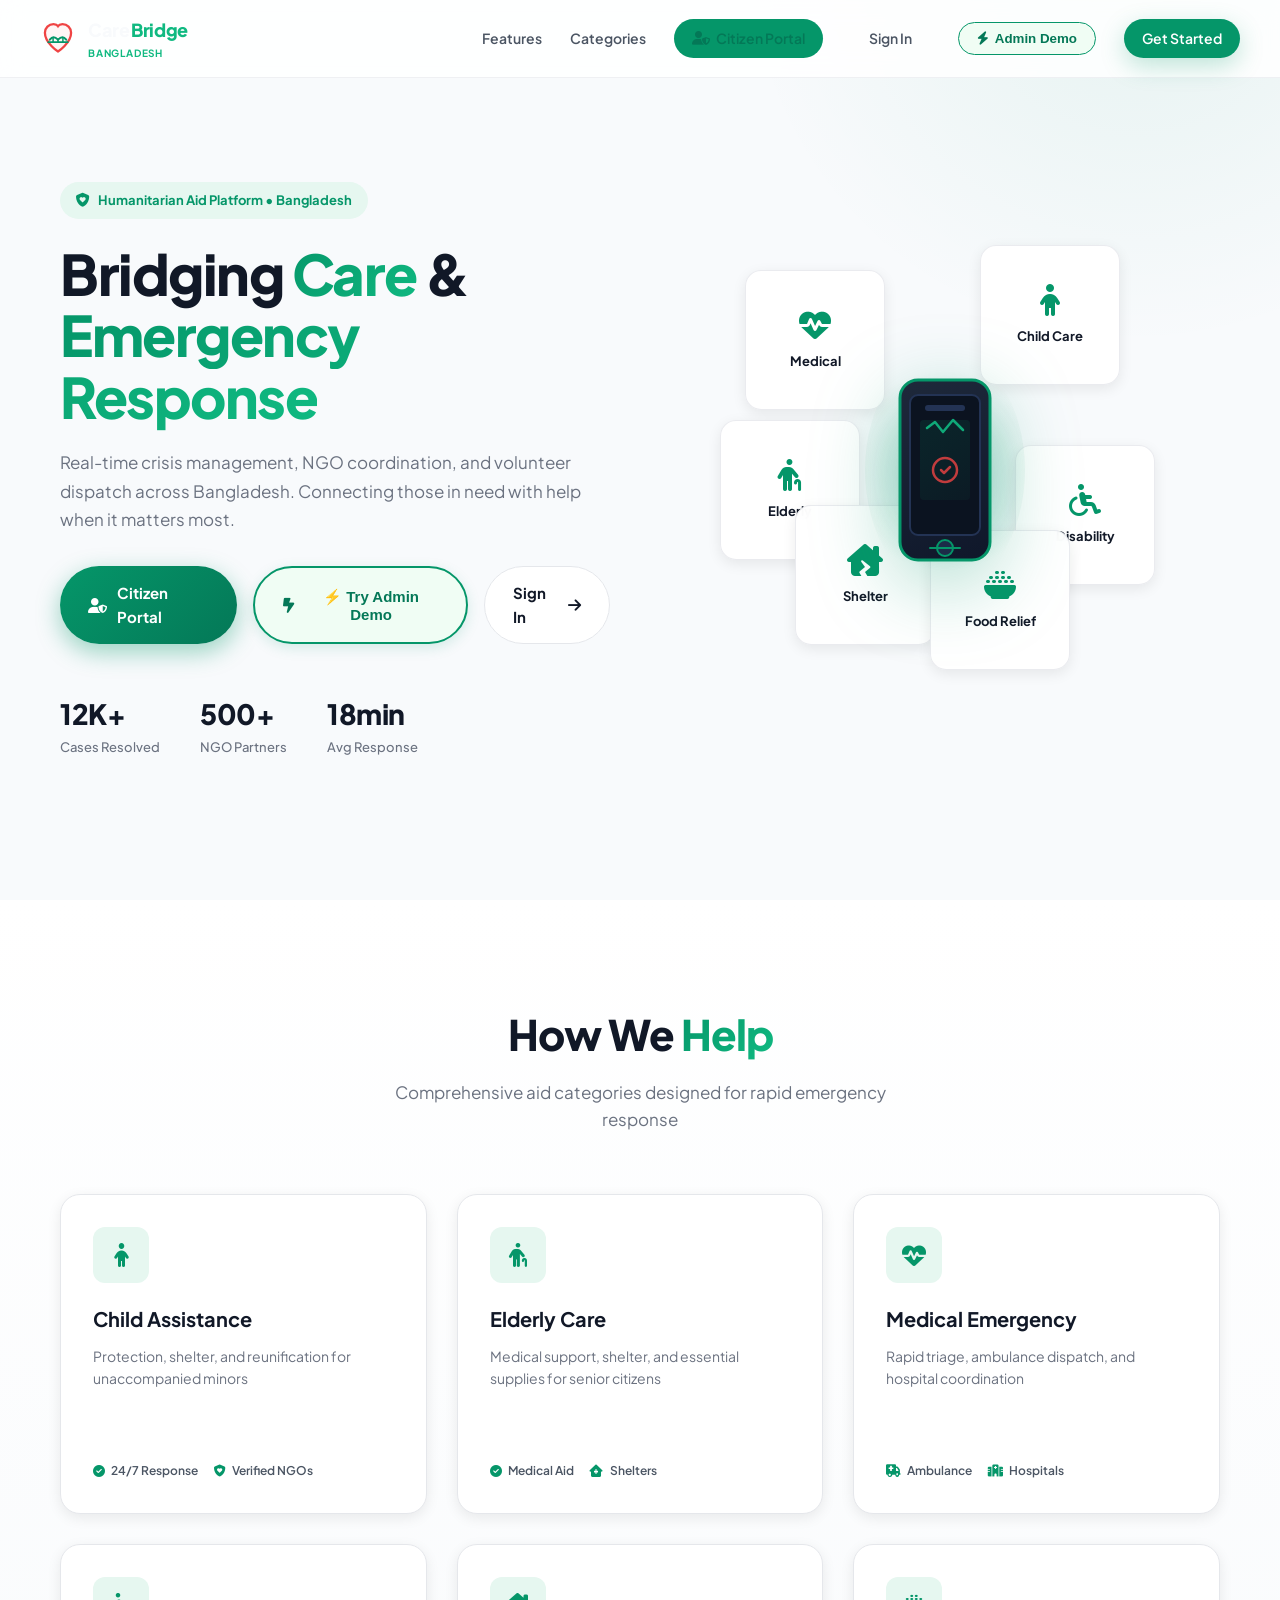
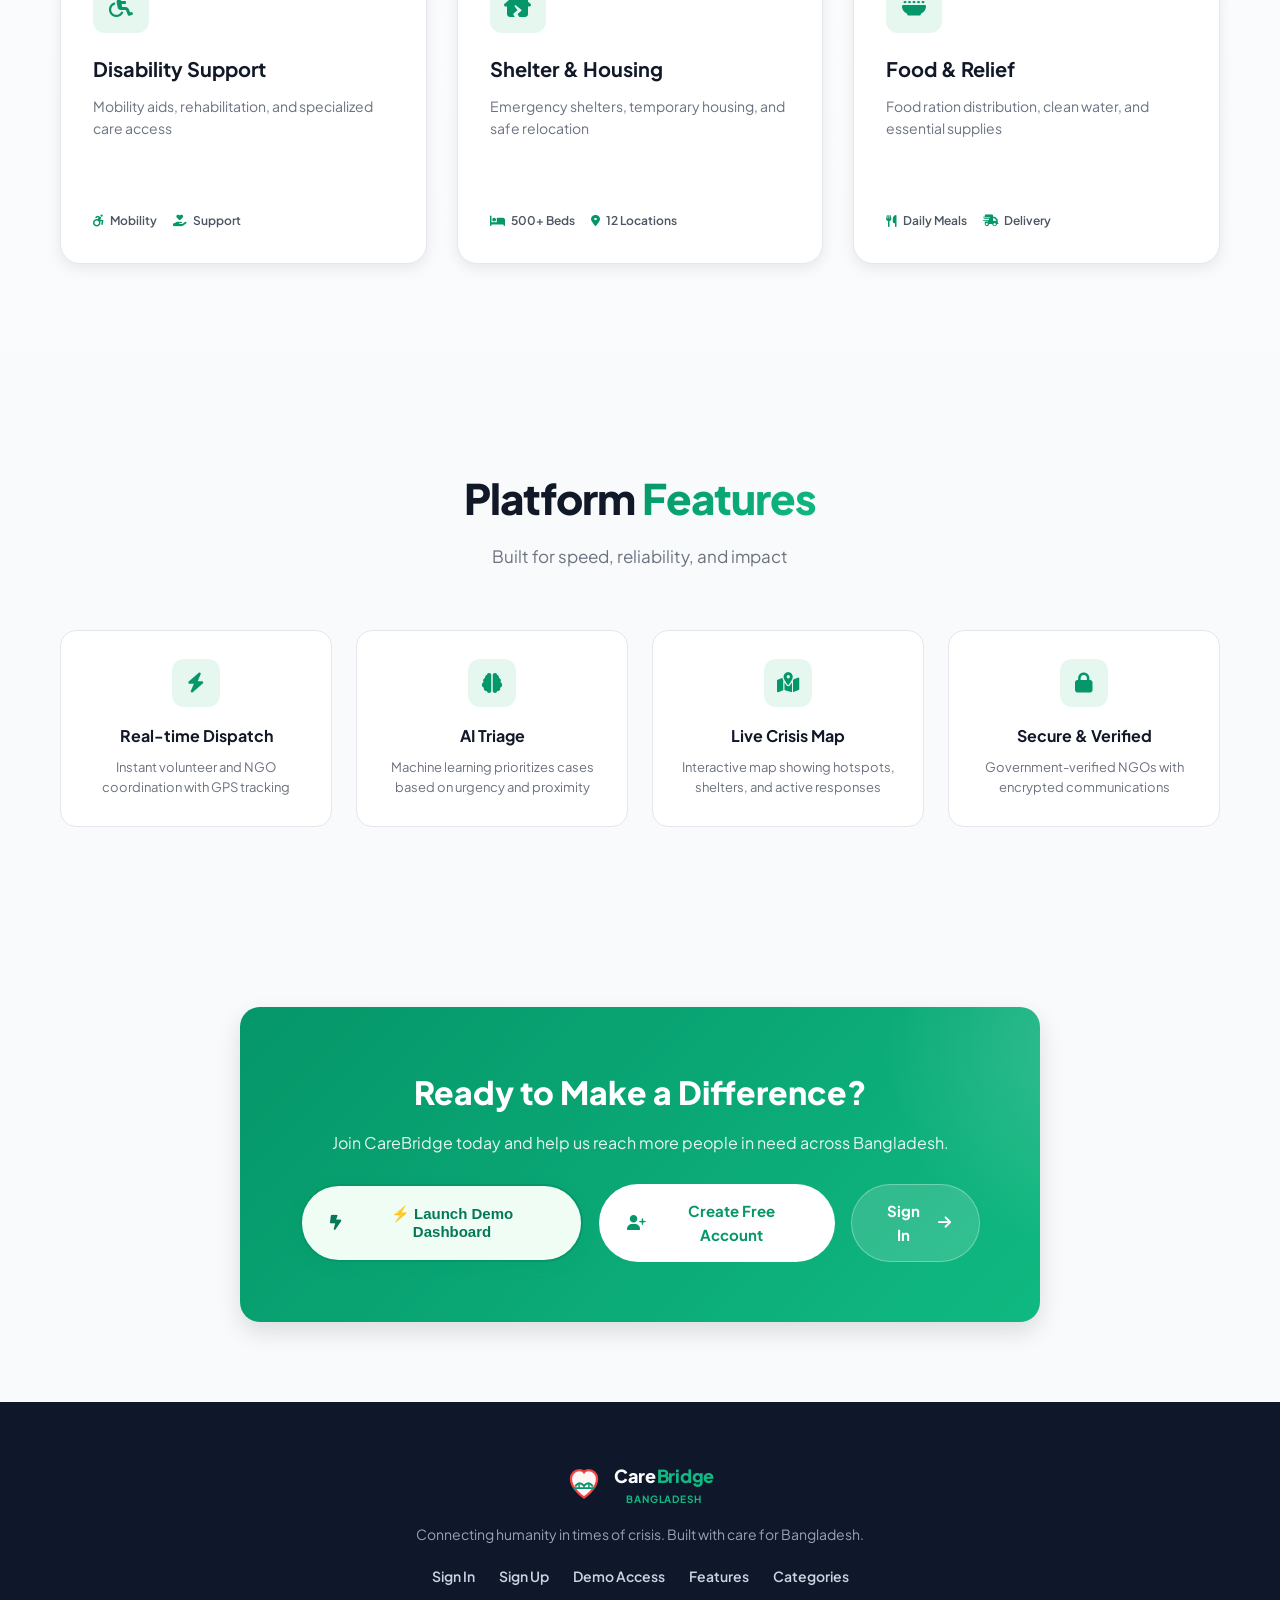
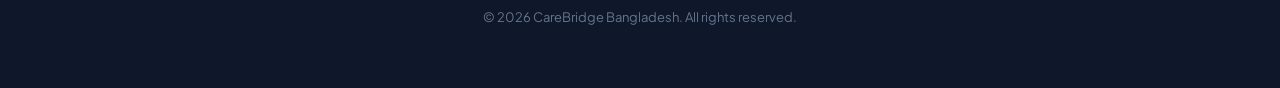
==== landing.html @ 1f742c1b "Initial commit of CareBridge FrontEnd and Backend" ====
<!DOCTYPE html>
<html lang="en">
<head>
  <meta charset="UTF-8">
  <meta name="viewport" content="width=device-width, initial-scale=1.0">
  <title>CareBridge Bangladesh - Humanitarian Aid & Emergency Response</title>
  <meta name="description" content="Real-time humanitarian crisis management, NGO coordination, and emergency response platform in Bangladesh.">
  <link rel="preconnect" href="https://fonts.googleapis.com">
  <link rel="preconnect" href="https://fonts.gstatic.com" crossorigin>
  <link href="https://fonts.googleapis.com/css2?family=Plus+Jakarta+Sans:wght@300;400;500;600;700;800&family=Inter:wght@300;400;500;600;700&display=swap" rel="stylesheet">
  <link rel="stylesheet" href="https://cdnjs.cloudflare.com/ajax/libs/font-awesome/6.5.1/css/all.min.css">
  <link rel="stylesheet" href="landing.css">
</head>
<body>
  <div class="landing-container">
    <!-- Navigation -->
    <nav class="landing-nav">
      <div class="nav-brand">
        <svg class="brand-icon-svg" viewBox="0 0 44 44" fill="none" xmlns="http://www.w3.org/2000/svg">
          <path d="M22 38.5C22 38.5 6 28 6 15.5C6 9.7 10.7 5 16.5 5C19.8 5 21.5 6.7 22 7.5C22.5 6.7 24.2 5 27.5 5C33.3 5 38 9.7 38 15.5C38 28 22 38.5 22 38.5Z" stroke="#EF4444" stroke-width="2.8" fill="#FFF5F5"/>
          <path d="M12 24C15 20 18 20 22 24C26 20 29 20 32 24" stroke="#059669" stroke-width="2.5" stroke-linecap="round"/>
          <path d="M10 27H34" stroke="#059669" stroke-width="2.2" stroke-linecap="round"/>
          <path d="M16 27V21.5" stroke="#059669" stroke-width="1.8" stroke-linecap="round"/>
          <path d="M22 27V24" stroke="#059669" stroke-width="1.8" stroke-linecap="round"/>
          <path d="M28 27V21.5" stroke="#059669" stroke-width="1.8" stroke-linecap="round"/>
        </svg>
        <div class="brand-text">
          <span class="brand-title"><span class="care">Care</span><span class="bridge">Bridge</span></span>
          <span class="brand-country">Bangladesh</span>
        </div>
      </div>
      <div class="nav-links">
        <a href="#features">Features</a>
        <a href="#categories">Categories</a>
        <a href="user-portal.html" class="nav-link-demo" style="background:#059669; color:#fff; border:none;">
          <i class="fa-solid fa-user-shield"></i>
          <span>Citizen Portal</span>
        </a>
        <a href="login.html" class="nav-link-btn">Sign In</a>
        <button type="button" class="nav-link-demo" onclick="loginDemoUser('Emergency Coordinator')">
          <i class="fa-solid fa-bolt"></i>
          <span>Admin Demo</span>
        </button>
        <a href="signup.html" class="nav-link-btn nav-link-primary">Get Started</a>
      </div>
    </nav>

    <!-- Hero Section -->
    <section class="hero-section">
      <div class="hero-content">
        <div class="hero-badge">
          <i class="fa-solid fa-shield-heart"></i>
          <span>Humanitarian Aid Platform • Bangladesh</span>
        </div>
        <h1 class="hero-title">
          Bridging <span class="text-gradient">Care</span> &<br>
          <span class="text-gradient">Emergency Response</span>
        </h1>
        <p class="hero-subtitle">
          Real-time crisis management, NGO coordination, and volunteer dispatch across Bangladesh. 
          Connecting those in need with help when it matters most.
        </p>
        <div class="hero-actions">
          <a href="user-portal.html" class="btn-hero-primary" style="background:linear-gradient(135deg, #059669, #047857); border:none; box-shadow:0 8px 24px rgba(5,150,105,0.4);">
            <i class="fa-solid fa-user-shield"></i>
            <span>Citizen Portal</span>
          </a>
          <button type="button" class="btn-hero-demo" onclick="loginDemoUser('Emergency Coordinator')">
            <i class="fa-solid fa-bolt-lightning"></i>
            <span>⚡ Try Admin Demo</span>
          </button>
          <a href="login.html" class="btn-hero-secondary">
            <span>Sign In</span>
            <i class="fa-solid fa-arrow-right"></i>
          </a>
        </div>
        <div class="hero-stats">
          <div class="hero-stat">
            <span class="hero-stat-number">12K+</span>
            <span class="hero-stat-label">Cases Resolved</span>
          </div>
          <div class="hero-stat">
            <span class="hero-stat-number">500+</span>
            <span class="hero-stat-label">NGO Partners</span>
          </div>
          <div class="hero-stat">
            <span class="hero-stat-number">18min</span>
            <span class="hero-stat-label">Avg Response</span>
          </div>
        </div>
      </div>
      <div class="hero-visual">
        <div class="hero-3d-scene">
          <div class="floating-card card-1">
            <i class="fa-solid fa-heart-pulse"></i>
            <span>Medical</span>
          </div>
          <div class="floating-card card-2">
            <i class="fa-solid fa-child"></i>
            <span>Child Care</span>
          </div>
          <div class="floating-card card-3">
            <i class="fa-solid fa-person-cane"></i>
            <span>Elderly</span>
          </div>
          <div class="floating-card card-4">
            <i class="fa-solid fa-wheelchair"></i>
            <span>Disability</span>
          </div>
          <div class="floating-card card-5">
            <i class="fa-solid fa-house-chimney-crack"></i>
            <span>Shelter</span>
          </div>
          <div class="floating-card card-6">
            <i class="fa-solid fa-bowl-rice"></i>
            <span>Food Relief</span>
          </div>
          <div class="mobile-3d-icon">
            <svg viewBox="0 0 120 200" fill="none" xmlns="http://www.w3.org/2000/svg">
              <rect x="15" y="10" width="90" height="180" rx="18" fill="url(#mobileGrad)" stroke="#059669" stroke-width="3"/>
              <rect x="25" y="25" width="70" height="140" rx="8" fill="#0b1320" stroke="#233354" stroke-width="2"/>
              <circle cx="60" cy="178" r="8" fill="#1c2b48" stroke="#059669" stroke-width="2"/>
              <path d="M45 178H75" stroke="#059669" stroke-width="2" stroke-linecap="round"/>
              <rect x="40" y="35" width="40" height="6" rx="3" fill="#233354"/>
              <rect x="35" y="50" width="50" height="80" rx="4" fill="url(#screenGrad)" opacity="0.9"/>
              <path d="M42 58L50 52L58 62L68 50L78 60" stroke="#10b981" stroke-width="2.5" stroke-linecap="round" stroke-linejoin="round" opacity="0.9"/>
              <circle cx="60" cy="100" r="12" fill="none" stroke="#ef4444" stroke-width="2.5" opacity="0.8"/>
              <path d="M56 100L59 103L65 97" stroke="#ef4444" stroke-width="2.5" stroke-linecap="round" stroke-linejoin="round" opacity="0.8"/>
              <defs>
                <linearGradient id="mobileGrad" x1="15" y1="10" x2="105" y2="190" gradientUnits="userSpaceOnUse">
                  <stop stop-color="#1e293b"/>
                  <stop offset="1" stop-color="#0f172a"/>
                </linearGradient>
                <linearGradient id="screenGrad" x1="35" y1="50" x2="85" y2="130" gradientUnits="userSpaceOnUse">
                  <stop stop-color="#059669" stop-opacity="0.15"/>
                  <stop offset="1" stop-color="#10b981" stop-opacity="0.05"/>
                </linearGradient>
              </defs>
            </svg>
            <div class="mobile-glow"></div>
          </div>
        </div>
      </div>
    </section>

    <!-- 3D Categories Section -->
    <section id="categories" class="categories-section">
      <div class="section-header">
        <h2 class="section-title">How We <span class="text-gradient">Help</span></h2>
        <p class="section-subtitle">Comprehensive aid categories designed for rapid emergency response</p>
      </div>
      <div class="categories-grid">
        <div class="category-3d-card" data-category="child">
          <div class="card-inner">
            <div class="card-icon">
              <i class="fa-solid fa-child"></i>
            </div>
            <h3>Child Assistance</h3>
            <p>Protection, shelter, and reunification for unaccompanied minors</p>
            <div class="card-stats">
              <span><i class="fa-solid fa-check-circle"></i> 24/7 Response</span>
              <span><i class="fa-solid fa-shield-heart"></i> Verified NGOs</span>
            </div>
          </div>
        </div>
        <div class="category-3d-card" data-category="elderly">
          <div class="card-inner">
            <div class="card-icon">
              <i class="fa-solid fa-person-cane"></i>
            </div>
            <h3>Elderly Care</h3>
            <p>Medical support, shelter, and essential supplies for senior citizens</p>
            <div class="card-stats">
              <span><i class="fa-solid fa-check-circle"></i> Medical Aid</span>
              <span><i class="fa-solid fa-house-medical"></i> Shelters</span>
            </div>
          </div>
        </div>
        <div class="category-3d-card" data-category="medical">
          <div class="card-inner">
            <div class="card-icon">
              <i class="fa-solid fa-heart-pulse"></i>
            </div>
            <h3>Medical Emergency</h3>
            <p>Rapid triage, ambulance dispatch, and hospital coordination</p>
            <div class="card-stats">
              <span><i class="fa-solid fa-truck-medical"></i> Ambulance</span>
              <span><i class="fa-solid fa-hospital"></i> Hospitals</span>
            </div>
          </div>
        </div>
        <div class="category-3d-card" data-category="disability">
          <div class="card-inner">
            <div class="card-icon">
              <i class="fa-solid fa-wheelchair"></i>
            </div>
            <h3>Disability Support</h3>
            <p>Mobility aids, rehabilitation, and specialized care access</p>
            <div class="card-stats">
              <span><i class="fa-solid fa-wheelchair-move"></i> Mobility</span>
              <span><i class="fa-solid fa-hand-holding-heart"></i> Support</span>
            </div>
          </div>
        </div>
        <div class="category-3d-card" data-category="shelter">
          <div class="card-inner">
            <div class="card-icon">
              <i class="fa-solid fa-house-chimney-crack"></i>
            </div>
            <h3>Shelter & Housing</h3>
            <p>Emergency shelters, temporary housing, and safe relocation</p>
            <div class="card-stats">
              <span><i class="fa-solid fa-bed"></i> 500+ Beds</span>
              <span><i class="fa-solid fa-location-dot"></i> 12 Locations</span>
            </div>
          </div>
        </div>
        <div class="category-3d-card" data-category="food">
          <div class="card-inner">
            <div class="card-icon">
              <i class="fa-solid fa-bowl-rice"></i>
            </div>
            <h3>Food & Relief</h3>
            <p>Food ration distribution, clean water, and essential supplies</p>
            <div class="card-stats">
              <span><i class="fa-solid fa-utensils"></i> Daily Meals</span>
              <span><i class="fa-solid fa-truck-fast"></i> Delivery</span>
            </div>
          </div>
        </div>
      </div>
    </section>

    <!-- Features Section -->
    <section id="features" class="features-section">
      <div class="section-header">
        <h2 class="section-title">Platform <span class="text-gradient">Features</span></h2>
        <p class="section-subtitle">Built for speed, reliability, and impact</p>
      </div>
      <div class="features-grid">
        <div class="feature-card">
          <div class="feature-icon">
            <i class="fa-solid fa-bolt"></i>
          </div>
          <h3>Real-time Dispatch</h3>
          <p>Instant volunteer and NGO coordination with GPS tracking</p>
        </div>
        <div class="feature-card">
          <div class="feature-icon">
            <i class="fa-solid fa-brain"></i>
          </div>
          <h3>AI Triage</h3>
          <p>Machine learning prioritizes cases based on urgency and proximity</p>
        </div>
        <div class="feature-card">
          <div class="feature-icon">
            <i class="fa-solid fa-map-location-dot"></i>
          </div>
          <h3>Live Crisis Map</h3>
          <p>Interactive map showing hotspots, shelters, and active responses</p>
        </div>
        <div class="feature-card">
          <div class="feature-icon">
            <i class="fa-solid fa-lock"></i>
          </div>
          <h3>Secure & Verified</h3>
          <p>Government-verified NGOs with encrypted communications</p>
        </div>
      </div>
    </section>

    <!-- CTA Section -->
    <section class="cta-section">
      <div class="cta-card">
        <h2>Ready to Make a Difference?</h2>
        <p>Join CareBridge today and help us reach more people in need across Bangladesh.</p>
        <div class="cta-actions">
          <button type="button" class="btn-hero-demo" onclick="loginDemoUser('Emergency Coordinator')">
            <i class="fa-solid fa-bolt-lightning"></i>
            <span>⚡ Launch Demo Dashboard</span>
          </button>
          <a href="signup.html" class="btn-cta-primary">
            <i class="fa-solid fa-user-plus"></i>
            <span>Create Free Account</span>
          </a>
          <a href="login.html" class="btn-cta-secondary">
            <span>Sign In</span>
            <i class="fa-solid fa-arrow-right"></i>
          </a>
        </div>
      </div>
    </section>

    <!-- Footer -->
    <footer class="landing-footer">
      <div class="footer-content">
        <div class="footer-brand">
          <svg class="brand-icon-svg" viewBox="0 0 44 44" fill="none" xmlns="http://www.w3.org/2000/svg">
            <path d="M22 38.5C22 38.5 6 28 6 15.5C6 9.7 10.7 5 16.5 5C19.8 5 21.5 6.7 22 7.5C22.5 6.7 24.2 5 27.5 5C33.3 5 38 9.7 38 15.5C38 28 22 38.5 22 38.5Z" stroke="#EF4444" stroke-width="2.8" fill="#FFF5F5"/>
            <path d="M12 24C15 20 18 20 22 24C26 20 29 20 32 24" stroke="#059669" stroke-width="2.5" stroke-linecap="round"/>
            <path d="M10 27H34" stroke="#059669" stroke-width="2.2" stroke-linecap="round"/>
            <path d="M16 27V21.5" stroke="#059669" stroke-width="1.8" stroke-linecap="round"/>
            <path d="M22 27V24" stroke="#059669" stroke-width="1.8" stroke-linecap="round"/>
            <path d="M28 27V21.5" stroke="#059669" stroke-width="1.8" stroke-linecap="round"/>
          </svg>
          <div class="brand-text">
            <span class="brand-title"><span class="care">Care</span><span class="bridge">Bridge</span></span>
            <span class="brand-country">Bangladesh</span>
          </div>
        </div>
        <p class="footer-text">Connecting humanity in times of crisis. Built with care for Bangladesh.</p>
        <div class="footer-links">
          <a href="login.html">Sign In</a>
          <a href="signup.html">Sign Up</a>
          <a href="javascript:void(0)" onclick="loginDemoUser('Emergency Coordinator')">Demo Access</a>
          <a href="#features">Features</a>
          <a href="#categories">Categories</a>
        </div>
        <p class="footer-copyright">&copy; 2026 CareBridge Bangladesh. All rights reserved.</p>
      </div>
    </footer>
  </div>

  <script src="api.js"></script>
  <script src="auth.js"></script>
  <script src="landing.js"></script>
</body>
</html>
---- landing.css ----
/* CareBridge Bangladesh - Landing Page Styles */

:root {
  --primary: #059669;
  --primary-hover: #047857;
  --primary-light: #e6f7f0;
  --primary-subtle: #d1fae5;
  --primary-focus: rgba(5, 150, 105, 0.2);
  --high-priority: #ef4444;
  --med-priority: #f59e0b;
  --low-priority: #3b82f6;
  --success: #10b981;
  --purple-badge: #8b5cf6;
  --bg-app: #f8fafc;
  --bg-card: #ffffff;
  --border-color: #e5e7eb;
  --text-main: #111827;
  --text-secondary: #4b5563;
  --text-muted: #6b7280;
  --text-light: #9ca3af;
  --shadow-sm: 0 1px 3px rgba(0,0,0,0.05);
  --shadow-md: 0 4px 14px rgba(0,0,0,0.08);
  --shadow-lg: 0 10px 25px rgba(0,0,0,0.12);
  --shadow-glow: 0 8px 24px rgba(5, 150, 105, 0.25);
  --radius-sm: 8px;
  --radius-md: 12px;
  --radius-lg: 16px;
  --radius-xl: 20px;
  --radius-full: 9999px;
  --transition-fast: 0.2s cubic-bezier(0.4, 0, 0.2, 1);
  --transition-smooth: 0.3s cubic-bezier(0.4, 0, 0.2, 1);
  --transition-bounce: 0.4s cubic-bezier(0.34, 1.56, 0.64, 1);
}

*, *::before, *::after {
  box-sizing: border-box;
  margin: 0;
  padding: 0;
}

html {
  scroll-behavior: smooth;
}

body {
  font-family: 'Plus Jakarta Sans', 'Inter', -apple-system, BlinkMacSystemFont, 'Segoe UI', Roboto, sans-serif;
  background-color: var(--bg-app);
  color: var(--text-main);
  font-size: 15px;
  line-height: 1.6;
  -webkit-font-smoothing: antialiased;
  overflow-x: hidden;
}

a {
  text-decoration: none;
  color: inherit;
}

/* Landing Container */
.landing-container {
  min-height: 100vh;
  display: flex;
  flex-direction: column;
}

/* Navigation */
.landing-nav {
  position: fixed;
  top: 0;
  left: 0;
  right: 0;
  z-index: 100;
  display: flex;
  align-items: center;
  justify-content: space-between;
  padding: 16px 40px;
  background: rgba(255, 255, 255, 0.85);
  backdrop-filter: blur(12px);
  border-bottom: 1px solid rgba(229, 231, 235, 0.6);
  transition: all var(--transition-smooth);
}

.nav-brand {
  display: flex;
  align-items: center;
  gap: 12px;
}

.brand-icon-svg {
  width: 36px;
  height: 36px;
  flex-shrink: 0;
}

.brand-text {
  display: flex;
  flex-direction: column;
}

.brand-title {
  font-size: 18px;
  font-weight: 800;
  color: var(--text-main);
  letter-spacing: -0.3px;
  display: flex;
  align-items: center;
  gap: 1px;
}

.brand-title .care { color: var(--text-main); }
.brand-title .bridge { color: var(--primary); }

.brand-country {
  font-size: 10px;
  font-weight: 700;
  color: var(--primary);
  letter-spacing: 0.8px;
  text-transform: uppercase;
}

.nav-links {
  display: flex;
  align-items: center;
  gap: 28px;
}

.nav-links a {
  font-size: 14px;
  font-weight: 600;
  color: var(--text-secondary);
  transition: color var(--transition-fast);
}

.nav-links a:hover {
  color: var(--primary);
}

.nav-link-btn {
  padding: 8px 18px;
  border-radius: var(--radius-full);
  font-weight: 600;
  transition: all var(--transition-fast);
}

.nav-link-btn:hover {
  background: var(--primary-light);
  color: var(--primary) !important;
}

.nav-link-primary {
  background: var(--primary);
  color: #ffffff !important;
  box-shadow: var(--shadow-glow);
}

.nav-link-primary:hover {
  background: var(--primary-hover) !important;
  transform: translateY(-1px);
}

/* Hero Section */
.hero-section {
  min-height: 100vh;
  display: flex;
  align-items: center;
  justify-content: space-between;
  padding: 120px 60px 80px;
  gap: 60px;
  position: relative;
  overflow: hidden;
}

.hero-section::before {
  content: '';
  position: absolute;
  top: -50%;
  right: -20%;
  width: 800px;
  height: 800px;
  background: radial-gradient(circle, rgba(5, 150, 105, 0.08) 0%, transparent 70%);
  pointer-events: none;
}

.hero-content {
  flex: 1;
  max-width: 600px;
  z-index: 2;
}

.hero-badge {
  display: inline-flex;
  align-items: center;
  gap: 8px;
  padding: 8px 16px;
  background: var(--primary-light);
  color: var(--primary);
  border-radius: var(--radius-full);
  font-size: 13px;
  font-weight: 700;
  margin-bottom: 24px;
  animation: fadeInUp 0.6s ease-out;
}

.hero-badge i {
  font-size: 14px;
}

.hero-title {
  font-size: 56px;
  font-weight: 800;
  line-height: 1.1;
  letter-spacing: -1.5px;
  margin-bottom: 20px;
  color: var(--text-main);
  animation: fadeInUp 0.6s ease-out 0.1s both;
}

.text-gradient {
  background: linear-gradient(135deg, #059669 0%, #10b981 50%, #059669 100%);
  -webkit-background-clip: text;
  -webkit-text-fill-color: transparent;
  background-clip: text;
}

.hero-subtitle {
  font-size: 17px;
  color: var(--text-muted);
  line-height: 1.7;
  margin-bottom: 32px;
  animation: fadeInUp 0.6s ease-out 0.2s both;
}

.hero-actions {
  display: flex;
  gap: 16px;
  margin-bottom: 48px;
  animation: fadeInUp 0.6s ease-out 0.3s both;
}

.btn-hero-primary {
  display: inline-flex;
  align-items: center;
  gap: 10px;
  padding: 14px 28px;
  background: linear-gradient(135deg, #059669 0%, #10b981 100%);
  color: #ffffff;
  border-radius: var(--radius-full);
  font-size: 15px;
  font-weight: 700;
  box-shadow: var(--shadow-glow);
  transition: all var(--transition-smooth);
}

.btn-hero-primary:hover {
  transform: translateY(-2px) scale(1.02);
  box-shadow: 0 12px 32px rgba(5, 150, 105, 0.35);
}

.btn-hero-secondary {
  display: inline-flex;
  align-items: center;
  gap: 10px;
  padding: 14px 28px;
  background: #ffffff;
  color: var(--text-main);
  border: 1px solid var(--border-color);
  border-radius: var(--radius-full);
  font-size: 15px;
  font-weight: 700;
  transition: all var(--transition-smooth);
}

.btn-hero-secondary:hover {
  border-color: var(--primary);
  color: var(--primary);
  transform: translateY(-2px);
}

.btn-hero-demo {
  display: inline-flex;
  align-items: center;
  gap: 10px;
  padding: 14px 28px;
  background: #f0fdf4;
  color: #047857;
  border: 2px solid #059669;
  border-radius: var(--radius-full);
  font-size: 15px;
  font-weight: 700;
  cursor: pointer;
  box-shadow: 0 4px 14px rgba(5, 150, 105, 0.15);
  transition: all var(--transition-smooth);
}

.btn-hero-demo:hover {
  background: #059669;
  color: #ffffff;
  transform: translateY(-2px);
  box-shadow: 0 8px 24px rgba(5, 150, 105, 0.3);
}

.nav-link-demo {
  background: #f0fdf4;
  color: #047857 !important;
  border: 1.5px solid #059669;
  padding: 8px 18px;
  border-radius: var(--radius-full);
  font-weight: 700;
  display: inline-flex;
  align-items: center;
  gap: 6px;
  cursor: pointer;
  transition: all var(--transition-fast);
}

.nav-link-demo:hover {
  background: #059669 !important;
  color: #ffffff !important;
  transform: translateY(-1px);
}

.hero-stats {
  display: flex;
  gap: 40px;
  animation: fadeInUp 0.6s ease-out 0.4s both;
}

.hero-stat {
  display: flex;
  flex-direction: column;
}

.hero-stat-number {
  font-size: 28px;
  font-weight: 800;
  color: var(--text-main);
  letter-spacing: -0.5px;
}

.hero-stat-label {
  font-size: 13px;
  color: var(--text-muted);
  font-weight: 500;
}

/* Hero Visual - 3D Floating Cards */
.hero-visual {
  flex: 1;
  display: flex;
  align-items: center;
  justify-content: center;
  perspective: 1200px;
  z-index: 2;
}

.hero-3d-scene {
  position: relative;
  width: 500px;
  height: 500px;
  transform-style: preserve-3d;
  animation: rotateScene 20s linear infinite;
}

.floating-card {
  position: absolute;
  width: 140px;
  height: 140px;
  background: rgba(255, 255, 255, 0.95);
  backdrop-filter: blur(10px);
  border: 1px solid rgba(229, 231, 235, 0.8);
  border-radius: var(--radius-lg);
  display: flex;
  flex-direction: column;
  align-items: center;
  justify-content: center;
  gap: 10px;
  box-shadow: var(--shadow-md);
  transition: all var(--transition-smooth);
  animation: floatCard 4s ease-in-out infinite;
}

.floating-card i {
  font-size: 32px;
  color: var(--primary);
}

.floating-card span {
  font-size: 13px;
  font-weight: 700;
  color: var(--text-main);
}

.card-1 { top: 10%; left: 10%; animation-delay: 0s; }
.card-2 { top: 5%; right: 15%; animation-delay: 0.5s; }
.card-3 { top: 40%; left: 5%; animation-delay: 1s; }
.card-4 { top: 45%; right: 8%; animation-delay: 1.5s; }
.card-5 { bottom: 15%; left: 20%; animation-delay: 2s; }
.card-6 { bottom: 10%; right: 25%; animation-delay: 2.5s; }

.mobile-3d-icon {
  position: absolute;
  top: 50%;
  left: 50%;
  transform: translate(-50%, -50%);
  width: 120px;
  height: 200px;
  z-index: 3;
  animation: mobileFloat 5s ease-in-out infinite, mobileGlow 3s ease-in-out infinite;
  filter: drop-shadow(0 20px 40px rgba(5, 150, 105, 0.35));
}

.mobile-3d-icon svg {
  width: 100%;
  height: 100%;
}

.mobile-glow {
  position: absolute;
  inset: -20px;
  background: radial-gradient(circle, rgba(5, 150, 105, 0.25) 0%, transparent 70%);
  border-radius: 50%;
  z-index: -1;
  animation: mobilePulse 3s ease-in-out infinite;
}

@keyframes mobileFloat {
  0%, 100% { transform: translate(-50%, -50%) translateY(0) rotateX(0deg) rotateY(0deg); }
  50% { transform: translate(-50%, -50%) translateY(-20px) rotateX(5deg) rotateY(-5deg); }
}

@keyframes mobileGlow {
  0%, 100% { filter: drop-shadow(0 20px 40px rgba(5, 150, 105, 0.35)); }
  50% { filter: drop-shadow(0 25px 50px rgba(16, 185, 129, 0.5)); }
}

@keyframes mobilePulse {
  0%, 100% { opacity: 0.6; transform: scale(1); }
  50% { opacity: 1; transform: scale(1.1); }
}

[data-theme="dark"] .mobile-3d-icon {
  filter: drop-shadow(0 20px 40px rgba(16, 185, 129, 0.45));
}

[data-theme="dark"] .mobile-glow {
  background: radial-gradient(circle, rgba(16, 185, 129, 0.3) 0%, transparent 70%);
}

/* Categories Section - 3D Cards */
.categories-section {
  padding: 100px 60px;
  background: linear-gradient(180deg, #ffffff 0%, #f8fafc 100%);
}

.section-header {
  text-align: center;
  margin-bottom: 60px;
}

.section-title {
  font-size: 42px;
  font-weight: 800;
  letter-spacing: -1px;
  margin-bottom: 12px;
  color: var(--text-main);
}

.section-subtitle {
  font-size: 17px;
  color: var(--text-muted);
  max-width: 500px;
  margin: 0 auto;
}

.categories-grid {
  display: grid;
  grid-template-columns: repeat(3, 1fr);
  gap: 30px;
  max-width: 1200px;
  margin: 0 auto;
  perspective: 1200px;
}

.category-3d-card {
  height: 320px;
  cursor: pointer;
  transform-style: preserve-3d;
  transition: transform var(--transition-smooth);
}

.category-3d-card:hover {
  transform: rotateY(8deg) rotateX(4deg) translateY(-8px);
}

.card-inner {
  width: 100%;
  height: 100%;
  background: var(--bg-card);
  border: 1px solid var(--border-color);
  border-radius: var(--radius-xl);
  padding: 32px;
  display: flex;
  flex-direction: column;
  box-shadow: var(--shadow-md);
  transition: all var(--transition-smooth);
  position: relative;
  overflow: hidden;
}

.category-3d-card:hover .card-inner {
  box-shadow: var(--shadow-lg);
  border-color: var(--primary);
}

.card-inner::before {
  content: '';
  position: absolute;
  top: 0;
  left: 0;
  right: 0;
  height: 4px;
  background: linear-gradient(90deg, var(--primary), #10b981);
  opacity: 0;
  transition: opacity var(--transition-smooth);
}

.category-3d-card:hover .card-inner::before {
  opacity: 1;
}

.card-icon {
  width: 56px;
  height: 56px;
  border-radius: var(--radius-md);
  background: var(--primary-light);
  color: var(--primary);
  display: flex;
  align-items: center;
  justify-content: center;
  font-size: 24px;
  margin-bottom: 20px;
  transition: all var(--transition-smooth);
}

.category-3d-card:hover .card-icon {
  background: var(--primary);
  color: #ffffff;
  transform: scale(1.05);
}

.card-inner h3 {
  font-size: 20px;
  font-weight: 700;
  margin-bottom: 10px;
  color: var(--text-main);
}

.card-inner p {
  font-size: 14px;
  color: var(--text-muted);
  line-height: 1.6;
  flex: 1;
}

.card-stats {
  display: flex;
  gap: 16px;
  margin-top: 16px;
  padding-top: 16px;
  border-top: 1px solid var(--border-light);
}

.card-stats span {
  font-size: 12px;
  font-weight: 600;
  color: var(--text-secondary);
  display: flex;
  align-items: center;
  gap: 6px;
}

.card-stats i {
  color: var(--primary);
  font-size: 12px;
}

/* Features Section */
.features-section {
  padding: 100px 60px;
  background: var(--bg-app);
}

.features-grid {
  display: grid;
  grid-template-columns: repeat(4, 1fr);
  gap: 24px;
  max-width: 1200px;
  margin: 0 auto;
}

.feature-card {
  background: var(--bg-card);
  border: 1px solid var(--border-color);
  border-radius: var(--radius-lg);
  padding: 28px;
  text-align: center;
  transition: all var(--transition-smooth);
}

.feature-card:hover {
  transform: translateY(-4px);
  box-shadow: var(--shadow-md);
  border-color: var(--primary);
}

.feature-icon {
  width: 48px;
  height: 48px;
  border-radius: var(--radius-md);
  background: var(--primary-light);
  color: var(--primary);
  display: flex;
  align-items: center;
  justify-content: center;
  font-size: 20px;
  margin: 0 auto 16px;
}

.feature-card h3 {
  font-size: 16px;
  font-weight: 700;
  margin-bottom: 8px;
  color: var(--text-main);
}

.feature-card p {
  font-size: 13px;
  color: var(--text-muted);
  line-height: 1.6;
}

/* CTA Section */
.cta-section {
  padding: 80px 60px;
}

.cta-card {
  max-width: 800px;
  margin: 0 auto;
  background: linear-gradient(135deg, #059669 0%, #10b981 100%);
  border-radius: var(--radius-xl);
  padding: 60px;
  text-align: center;
  color: #ffffff;
  box-shadow: var(--shadow-lg);
  position: relative;
  overflow: hidden;
}

.cta-card::before {
  content: '';
  position: absolute;
  top: -50%;
  right: -30%;
  width: 400px;
  height: 400px;
  background: radial-gradient(circle, rgba(255,255,255,0.15) 0%, transparent 70%);
  pointer-events: none;
}

.cta-card h2 {
  font-size: 32px;
  font-weight: 800;
  margin-bottom: 12px;
  position: relative;
  z-index: 1;
}

.cta-card p {
  font-size: 16px;
  opacity: 0.9;
  margin-bottom: 28px;
  position: relative;
  z-index: 1;
}

.cta-actions {
  display: flex;
  gap: 16px;
  justify-content: center;
  position: relative;
  z-index: 1;
}

.btn-cta-primary {
  display: inline-flex;
  align-items: center;
  gap: 10px;
  padding: 14px 28px;
  background: #ffffff;
  color: var(--primary);
  border-radius: var(--radius-full);
  font-size: 15px;
  font-weight: 700;
  transition: all var(--transition-smooth);
}

.btn-cta-primary:hover {
  transform: translateY(-2px);
  box-shadow: 0 8px 24px rgba(0,0,0,0.2);
}

.btn-cta-secondary {
  display: inline-flex;
  align-items: center;
  gap: 10px;
  padding: 14px 28px;
  background: rgba(255,255,255,0.15);
  color: #ffffff;
  border: 1px solid rgba(255,255,255,0.3);
  border-radius: var(--radius-full);
  font-size: 15px;
  font-weight: 700;
  transition: all var(--transition-smooth);
}

.btn-cta-secondary:hover {
  background: rgba(255,255,255,0.25);
  transform: translateY(-2px);
}

/* Footer */
.landing-footer {
  background: #0f172a;
  color: #e2e8f0;
  padding: 60px;
  margin-top: auto;
}

.footer-content {
  max-width: 1200px;
  margin: 0 auto;
  text-align: center;
}

.footer-brand {
  display: inline-flex;
  align-items: center;
  gap: 12px;
  margin-bottom: 16px;
}

.brand-title .care { color: #f8fafc; }
.brand-title .bridge { color: #10b981; }
.brand-country { color: #10b981; }

.footer-text {
  font-size: 14px;
  color: #94a3b8;
  margin-bottom: 20px;
}

.footer-links {
  display: flex;
  gap: 24px;
  justify-content: center;
  margin-bottom: 20px;
}

.footer-links a {
  font-size: 14px;
  font-weight: 600;
  color: #cbd5e1;
  transition: color var(--transition-fast);
}

.footer-links a:hover {
  color: #10b981;
}

.footer-copyright {
  font-size: 13px;
  color: #64748b;
}

/* Animations */
@keyframes fadeInUp {
  from {
    opacity: 0;
    transform: translateY(20px);
  }
  to {
    opacity: 1;
    transform: translateY(0);
  }
}

@keyframes floatCard {
  0%, 100% { transform: translateY(0) rotateZ(0deg); }
  50% { transform: translateY(-15px) rotateZ(2deg); }
}

@keyframes rotateScene {
  from { transform: rotateY(0deg) rotateX(0deg); }
  to { transform: rotateY(360deg) rotateX(10deg); }
}

/* Animations */
@keyframes fadeInUp {
  from {
    opacity: 0;
    transform: translateY(20px);
  }
  to {
    opacity: 1;
    transform: translateY(0);
  }
}

@keyframes floatCard {
  0%, 100% { transform: translateY(0) rotateZ(0deg); }
  50% { transform: translateY(-15px) rotateZ(2deg); }
}

@keyframes rotateScene {
  from { transform: rotateY(0deg) rotateX(0deg); }
  to { transform: rotateY(360deg) rotateX(10deg); }
}

/* Dark Mode Support */
[data-theme="dark"] {
  --bg-app: #0b1320;
  --bg-card: #141f36;
  --border-color: #233354;
  --text-main: #f8fafc;
  --text-secondary: #cbd5e1;
  --text-muted: #94a3b8;
  --text-light: #64748b;
}

[data-theme="dark"] body {
  background-color: var(--bg-app);
  color: var(--text-main);
}

[data-theme="dark"] .landing-nav {
  background: rgba(17, 26, 46, 0.85);
  border-bottom-color: rgba(35, 51, 84, 0.6);
}

[data-theme="dark"] .landing-footer {
  background: #0f172a;
}

[data-theme="dark"] .brand-title .care {
  color: var(--text-main);
}

[data-theme="dark"] .brand-title .bridge {
  color: var(--primary);
}

[data-theme="dark"] .brand-country {
  color: var(--primary);
}

[data-theme="dark"] .hero-badge {
  background: #064e3b;
  color: #6ee7b7;
}

[data-theme="dark"] .hero-title {
  color: var(--text-main);
}

[data-theme="dark"] .hero-subtitle {
  color: var(--text-muted);
}

[data-theme="dark"] .hero-stat-number {
  color: var(--text-main);
}

[data-theme="dark"] .hero-stat-label {
  color: var(--text-muted);
}

[data-theme="dark"] .floating-card {
  background: rgba(20, 31, 54, 0.95);
  border-color: rgba(35, 51, 84, 0.8);
  box-shadow: 0 4px 14px rgba(0, 0, 0, 0.4);
}

[data-theme="dark"] .floating-card span {
  color: var(--text-main);
}

[data-theme="dark"] .floating-card i {
  color: var(--primary);
}

[data-theme="dark"] .section-title {
  color: var(--text-main);
}

[data-theme="dark"] .section-subtitle {
  color: var(--text-muted);
}

[data-theme="dark"] .categories-section {
  background: linear-gradient(180deg, #0b1320 0%, #111a2e 100%);
}

[data-theme="dark"] .features-section {
  background: var(--bg-app);
}

[data-theme="dark"] .category-3d-card .card-inner {
  background: var(--bg-card);
  border-color: var(--border-color);
}

[data-theme="dark"] .category-3d-card .card-inner h3 {
  color: var(--text-main);
}

[data-theme="dark"] .category-3d-card .card-inner p {
  color: var(--text-muted);
}

[data-theme="dark"] .feature-card {
  background: var(--bg-card);
  border-color: var(--border-color);
}

[data-theme="dark"] .feature-card h3 {
  color: var(--text-main);
}

[data-theme="dark"] .feature-card p {
  color: var(--text-muted);
}

[data-theme="dark"] .card-stats {
  border-top-color: var(--border-color);
}

[data-theme="dark"] .card-stats span {
  color: var(--text-secondary);
}

[data-theme="dark"] .cta-card::before {
  background: radial-gradient(circle, rgba(255,255,255,0.1) 0%, transparent 70%);
}

[data-theme="dark"] .footer-text {
  color: var(--text-muted);
}

[data-theme="dark"] .footer-links a {
  color: var(--text-secondary);
}

[data-theme="dark"] .footer-links a:hover {
  color: var(--primary);
}

[data-theme="dark"] .footer-copyright {
  color: var(--text-light);
}

[data-theme="dark"] .nav-links a {
  color: var(--text-secondary);
}

[data-theme="dark"] .nav-links a:hover {
  color: var(--primary);
}

[data-theme="dark"] .btn-hero-secondary {
  background: var(--bg-card);
  color: var(--text-main);
  border-color: var(--border-color);
}

[data-theme="dark"] .btn-hero-secondary:hover {
  border-color: var(--primary);
  color: var(--primary);
}

[data-theme="dark"] .btn-hero-demo {
  background: #064e3b;
  color: #6ee7b7;
  border-color: var(--primary);
}

[data-theme="dark"] .btn-hero-demo:hover {
  background: var(--primary);
  color: #ffffff;
}

[data-theme="dark"] .nav-link-demo {
  background: #064e3b;
  color: #6ee7b7 !important;
  border-color: var(--primary);
}

[data-theme="dark"] .nav-link-demo:hover {
  background: var(--primary) !important;
  color: #ffffff !important;
}

[data-theme="dark"] .nav-link-primary {
  background: var(--primary);
  color: #ffffff !important;
}

[data-theme="dark"] .nav-link-primary:hover {
  background: var(--primary-hover) !important;
}

/* Responsive */
@media (max-width: 1024px) {
  .hero-section {
    flex-direction: column;
    text-align: center;
    padding: 120px 30px 60px;
  }
  
  .hero-content {
    max-width: 100%;
  }
  
  .hero-title {
    font-size: 40px;
  }
  
  .hero-actions {
    justify-content: center;
  }
  
  .hero-stats {
    justify-content: center;
  }
  
  .hero-visual {
    display: none;
  }
  
  .categories-grid {
    grid-template-columns: repeat(2, 1fr);
  }
  
  .features-grid {
    grid-template-columns: repeat(2, 1fr);
  }
  
  .landing-nav {
    padding: 16px 20px;
  }
  
  .nav-links {
    gap: 16px;
  }
  
  .nav-links a:not(.nav-link-btn) {
    display: none;
  }
}

@media (max-width: 640px) {
  .categories-grid {
    grid-template-columns: 1fr;
  }
  
  .features-grid {
    grid-template-columns: 1fr;
  }
  
  .hero-title {
    font-size: 32px;
  }
  
  .section-title {
    font-size: 32px;
  }
  
  .cta-card {
    padding: 40px 24px;
  }
  
  .cta-actions {
    flex-direction: column;
    align-items: center;
  }
  
  .landing-nav {
    padding: 12px 16px;
  }
  
  .categories-section,
  .features-section {
    padding: 60px 20px;
  }
}

/* Utility */
.text-gradient {
  background: linear-gradient(135deg, #059669 0%, #10b981 100%);
  -webkit-background-clip: text;
  -webkit-text-fill-color: transparent;
  background-clip: text;
}
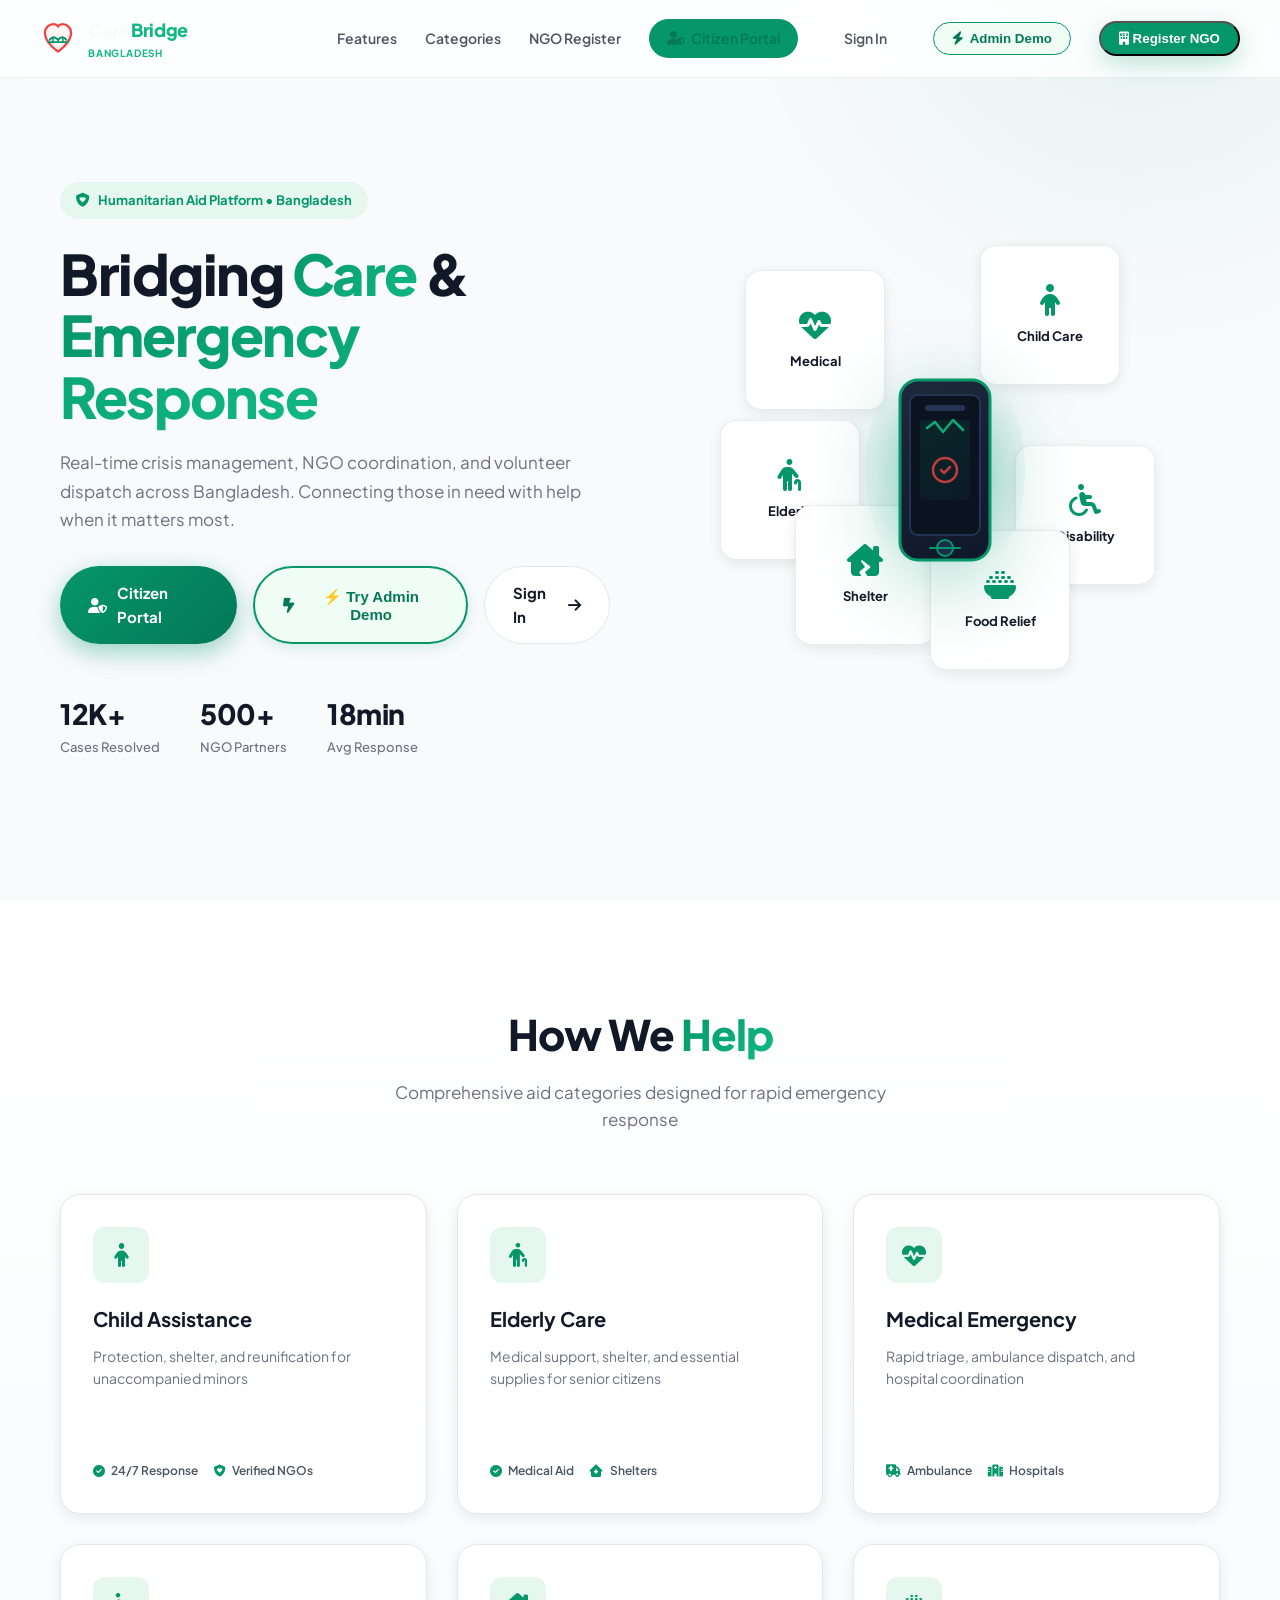
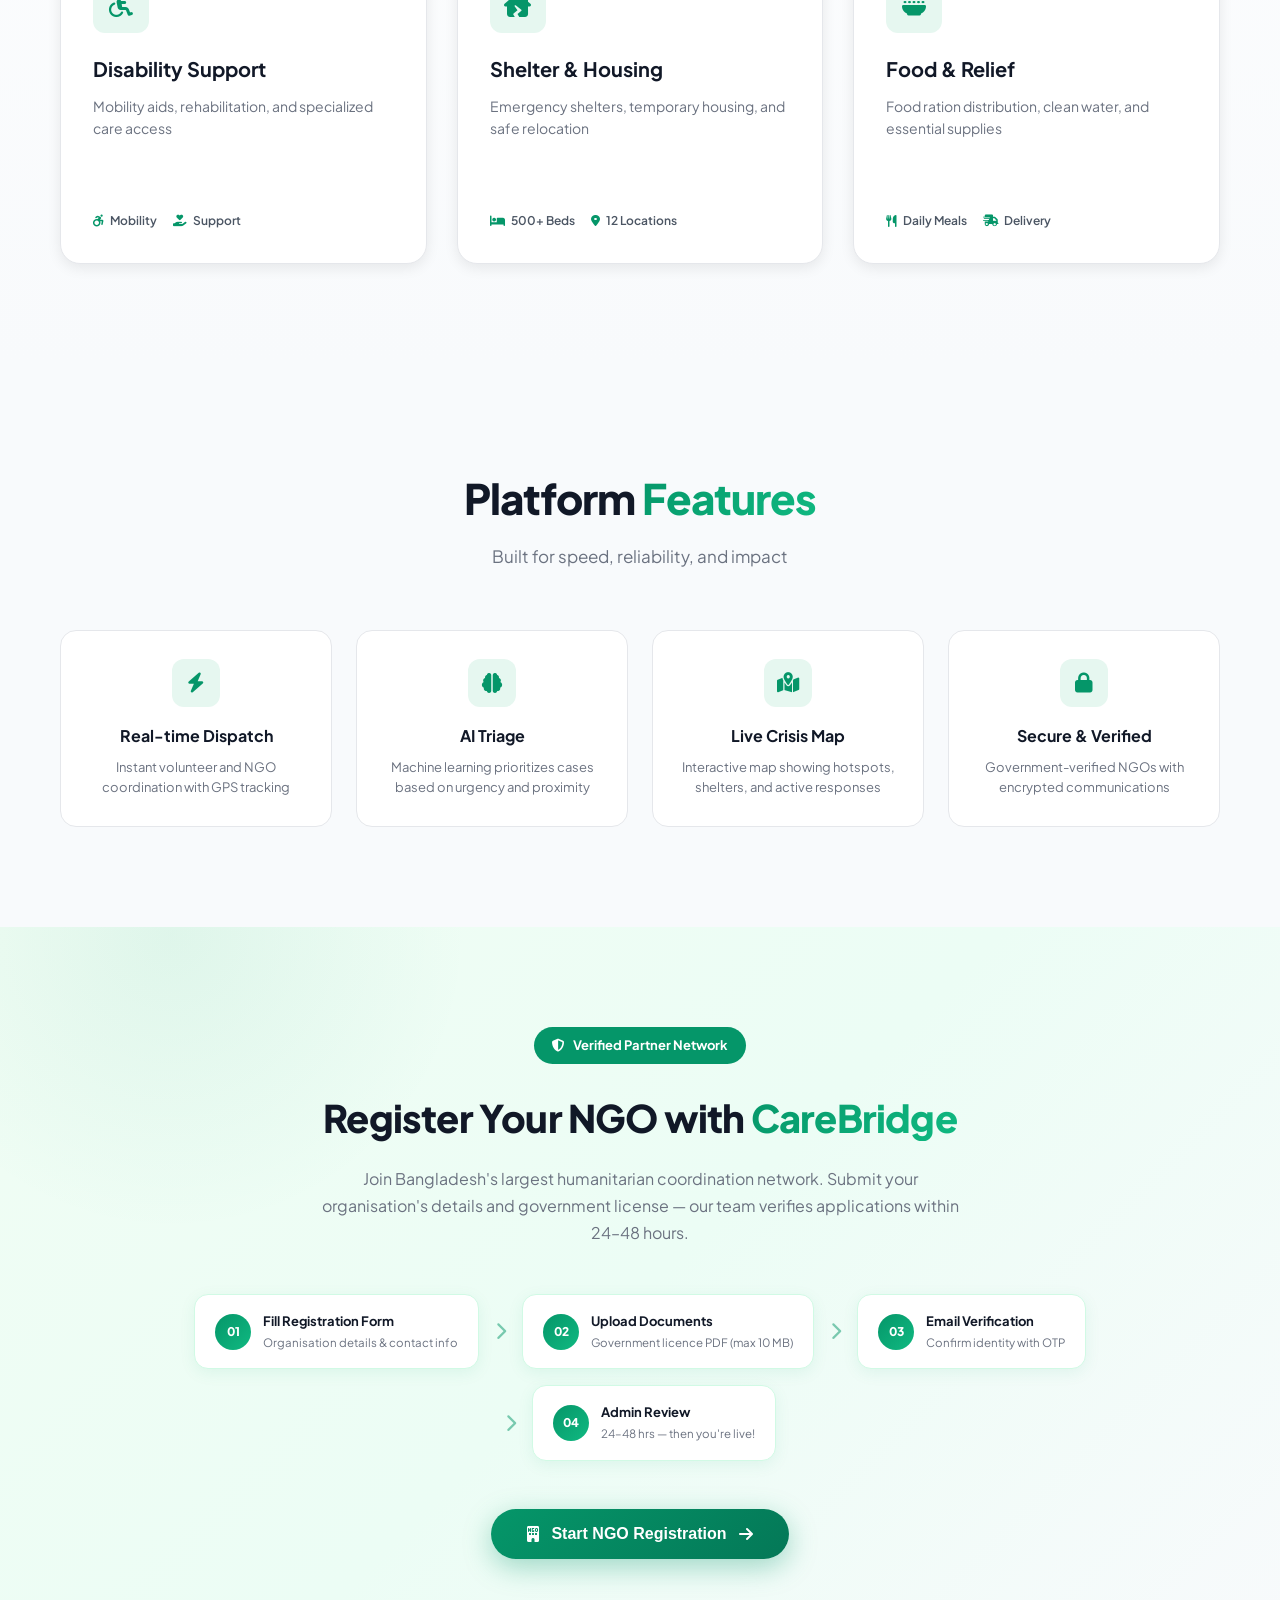
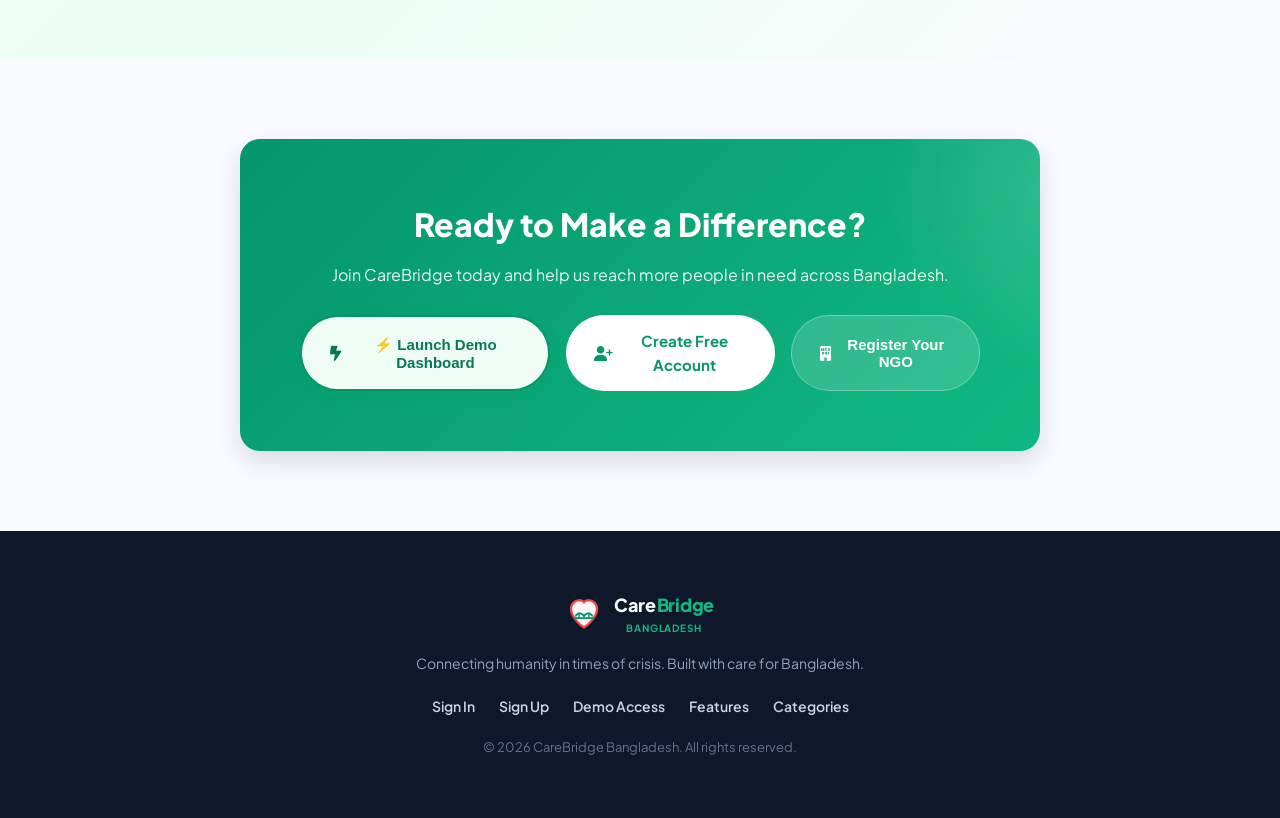
==== commit f83b709f: "feat & fix: production-ready SQA overhaul and real citizen video upload & playback system" ====
--- a/landing.html
+++ b/landing.html
@@ -10,6 +10,8 @@
   <link href="https://fonts.googleapis.com/css2?family=Plus+Jakarta+Sans:wght@300;400;500;600;700;800&family=Inter:wght@300;400;500;600;700&display=swap" rel="stylesheet">
   <link rel="stylesheet" href="https://cdnjs.cloudflare.com/ajax/libs/font-awesome/6.5.1/css/all.min.css">
   <link rel="stylesheet" href="landing.css">
+  <script src="api.js"></script>
+  <script src="auth.js"></script>
 </head>
 <body>
   <div class="landing-container">
@@ -32,6 +34,7 @@
       <div class="nav-links">
         <a href="#features">Features</a>
         <a href="#categories">Categories</a>
+        <a href="#ngo-registration-section">NGO Register</a>
         <a href="user-portal.html" class="nav-link-demo" style="background:#059669; color:#fff; border:none;">
           <i class="fa-solid fa-user-shield"></i>
           <span>Citizen Portal</span>
@@ -41,7 +44,10 @@
           <i class="fa-solid fa-bolt"></i>
           <span>Admin Demo</span>
         </button>
-        <a href="signup.html" class="nav-link-btn nav-link-primary">Get Started</a>
+        <button type="button" class="nav-link-btn nav-link-primary" onclick="openNGOModal()">
+          <i class="fa-solid fa-building-ngo"></i>
+          Register NGO
+        </button>
       </div>
     </nav>
 
@@ -269,6 +275,56 @@
       </div>
     </section>
 
+    <!-- NGO Registration Section -->
+    <section id="ngo-registration-section" class="ngo-reg-section">
+      <div class="ngo-reg-inner">
+        <div class="ngo-reg-badge">
+          <i class="fa-solid fa-shield-halved"></i>
+          <span>Verified Partner Network</span>
+        </div>
+        <h2 class="ngo-reg-title">Register Your NGO with <span class="text-gradient">CareBridge</span></h2>
+        <p class="ngo-reg-desc">Join Bangladesh's largest humanitarian coordination network. Submit your organisation's details and government license — our team verifies applications within 24–48 hours.</p>
+        <div class="ngo-reg-steps">
+          <div class="ngo-step">
+            <div class="ngo-step-num">01</div>
+            <div class="ngo-step-text">
+              <strong>Fill Registration Form</strong>
+              <span>Organisation details & contact info</span>
+            </div>
+          </div>
+          <div class="ngo-step-arrow"><i class="fa-solid fa-chevron-right"></i></div>
+          <div class="ngo-step">
+            <div class="ngo-step-num">02</div>
+            <div class="ngo-step-text">
+              <strong>Upload Documents</strong>
+              <span>Government licence PDF (max 10 MB)</span>
+            </div>
+          </div>
+          <div class="ngo-step-arrow"><i class="fa-solid fa-chevron-right"></i></div>
+          <div class="ngo-step">
+            <div class="ngo-step-num">03</div>
+            <div class="ngo-step-text">
+              <strong>Email Verification</strong>
+              <span>Confirm identity with OTP</span>
+            </div>
+          </div>
+          <div class="ngo-step-arrow"><i class="fa-solid fa-chevron-right"></i></div>
+          <div class="ngo-step">
+            <div class="ngo-step-num">04</div>
+            <div class="ngo-step-text">
+              <strong>Admin Review</strong>
+              <span>24–48 hrs — then you're live!</span>
+            </div>
+          </div>
+        </div>
+        <button class="ngo-reg-cta" onclick="openNGOModal()">
+          <i class="fa-solid fa-building-ngo"></i>
+          <span>Start NGO Registration</span>
+          <i class="fa-solid fa-arrow-right"></i>
+        </button>
+      </div>
+    </section>
+
     <!-- CTA Section -->
     <section class="cta-section">
       <div class="cta-card">
@@ -283,13 +339,214 @@
             <i class="fa-solid fa-user-plus"></i>
             <span>Create Free Account</span>
           </a>
-          <a href="login.html" class="btn-cta-secondary">
-            <span>Sign In</span>
+          <button type="button" class="btn-cta-secondary" onclick="openNGOModal()">
+            <i class="fa-solid fa-building-ngo"></i>
+            <span>Register Your NGO</span>
+          </button>
+        </div>
+      </div>
+    </section>
+
+    <!-- ═══════════════════════════════════════════════════════════ -->
+    <!-- NGO REGISTRATION MODAL (Multi-Step)                        -->
+    <!-- ═══════════════════════════════════════════════════════════ -->
+    <div id="ngo-modal-backdrop" class="ngo-modal-backdrop" onclick="closeNGOModalOnBackdrop(event)">
+      <div class="ngo-modal" id="ngo-modal">
+        <!-- Header -->
+        <div class="ngo-modal-header">
+          <div style="display:flex; align-items:center; gap:12px;">
+            <div class="ngo-modal-icon"><i class="fa-solid fa-building-ngo"></i></div>
+            <div>
+              <div class="ngo-modal-title">NGO Registration</div>
+              <div class="ngo-modal-subtitle" id="ngo-modal-step-label">Step 1 of 3 — Organisation Details</div>
+            </div>
+          </div>
+          <button class="ngo-modal-close" onclick="closeNGOModal()">&times;</button>
+        </div>
+
+        <!-- Step Progress -->
+        <div class="ngo-step-progress">
+          <div class="ngo-progress-track">
+            <div class="ngo-progress-fill" id="ngo-progress-fill" style="width:33%;"></div>
+          </div>
+          <div class="ngo-progress-steps">
+            <span class="ngo-prog-dot active" id="ngo-dot-1">1</span>
+            <span class="ngo-prog-dot" id="ngo-dot-2">2</span>
+            <span class="ngo-prog-dot" id="ngo-dot-3">3</span>
+          </div>
+        </div>
+
+        <!-- ── STEP 1: Organisation Details ── -->
+        <div class="ngo-form-step" id="ngo-step-1">
+          <div class="ngo-form-grid">
+            <div class="ngo-field ngo-field-full">
+              <label class="ngo-label">Organisation Name <span class="req">*</span></label>
+              <input type="text" id="ngo-org-name" class="ngo-input" placeholder="e.g. Asha Foundation Bangladesh" required>
+            </div>
+            <div class="ngo-field">
+              <label class="ngo-label">NGO Bureau Registration ID <span class="req">*</span></label>
+              <input type="text" id="ngo-bureau-id" class="ngo-input" placeholder="e.g. NGO-BD-2024-XXXXX" required>
+            </div>
+            <div class="ngo-field">
+              <label class="ngo-label">Organisation Type <span class="req">*</span></label>
+              <select id="ngo-type" class="ngo-input">
+                <option value="">Select type...</option>
+                <option>International NGO</option>
+                <option>National NGO</option>
+                <option>Local Community Organisation</option>
+                <option>Religious Aid Organisation</option>
+                <option>Government-Linked Charity</option>
+              </select>
+            </div>
+            <div class="ngo-field">
+              <label class="ngo-label">Primary Aid Category <span class="req">*</span></label>
+              <select id="ngo-category" class="ngo-input">
+                <option value="">Select category...</option>
+                <option>Medical Emergency</option>
+                <option>Child Protection</option>
+                <option>Elderly Care</option>
+                <option>Disability Support</option>
+                <option>Shelter & Housing</option>
+                <option>Food & Nutrition</option>
+                <option>Disaster Relief</option>
+                <option>Education</option>
+                <option>Multi-sectoral</option>
+              </select>
+            </div>
+            <div class="ngo-field">
+              <label class="ngo-label">Coverage Area / Division <span class="req">*</span></label>
+              <input type="text" id="ngo-area" class="ngo-input" placeholder="e.g. Dhaka, Chattogram, Sylhet">
+            </div>
+            <div class="ngo-field">
+              <label class="ngo-label">Field Staff / Volunteer Capacity</label>
+              <input type="number" id="ngo-capacity" class="ngo-input" placeholder="e.g. 120" min="1">
+            </div>
+            <div class="ngo-field ngo-field-full">
+              <label class="ngo-label">Brief Description of Work <span class="req">*</span></label>
+              <textarea id="ngo-description" class="ngo-input" rows="3" placeholder="Describe your organisation's mission, key programmes, and areas of operation..."></textarea>
+            </div>
+          </div>
+          <button class="ngo-btn-next" onclick="ngoNextStep(1)">
+            Next — Contact & Documents
             <i class="fa-solid fa-arrow-right"></i>
-          </a>
-        </div>
-      </div>
-    </section>
+          </button>
+        </div>
+
+        <!-- ── STEP 2: Contact & Document Upload ── -->
+        <div class="ngo-form-step hidden" id="ngo-step-2">
+          <div class="ngo-form-grid">
+            <div class="ngo-field">
+              <label class="ngo-label">Director / Focal Person Name <span class="req">*</span></label>
+              <input type="text" id="ngo-director" class="ngo-input" placeholder="Full legal name">
+            </div>
+            <div class="ngo-field">
+              <label class="ngo-label">Official Phone Number <span class="req">*</span></label>
+              <input type="tel" id="ngo-phone" class="ngo-input" placeholder="+880 1XXXXXXXXX">
+            </div>
+            <div class="ngo-field ngo-field-full">
+              <label class="ngo-label">Official Email Address <span class="req">*</span></label>
+              <input type="email" id="ngo-email" class="ngo-input" placeholder="contact@yourorganisation.org">
+            </div>
+            <div class="ngo-field ngo-field-full">
+              <label class="ngo-label">Organisation Website (optional)</label>
+              <input type="url" id="ngo-website" class="ngo-input" placeholder="https://www.example.org">
+            </div>
+            <div class="ngo-field ngo-field-full">
+              <label class="ngo-label">Government Licence / Registration Document <span class="req">*</span></label>
+              <div class="ngo-upload-zone" id="ngo-upload-zone" onclick="document.getElementById('ngo-doc-file').click()" ondragover="ngoHandleDragOver(event)" ondrop="ngoHandleDrop(event)">
+                <input type="file" id="ngo-doc-file" accept=".pdf,.jpg,.jpeg,.png" style="display:none" onchange="ngoHandleFile(this)">
+                <div id="ngo-upload-placeholder">
+                  <i class="fa-solid fa-cloud-arrow-up" style="font-size:28px; color:#059669; margin-bottom:8px; display:block;"></i>
+                  <div style="font-weight:700; font-size:14px; color:#111827;">Click to upload or drag & drop</div>
+                  <div style="font-size:12px; color:#6b7280; margin-top:4px;">PDF, JPG or PNG • Maximum 10 MB</div>
+                </div>
+                <div id="ngo-upload-preview" style="display:none;">
+                  <i class="fa-solid fa-file-check" style="font-size:28px; color:#059669; margin-bottom:8px; display:block;"></i>
+                  <div id="ngo-upload-filename" style="font-weight:700; font-size:14px; color:#059669;"></div>
+                  <div id="ngo-upload-filesize" style="font-size:12px; color:#6b7280; margin-top:4px;"></div>
+                  <button type="button" class="ngo-remove-file" onclick="event.stopPropagation(); ngoRemoveFile()">
+                    <i class="fa-solid fa-xmark"></i> Remove file
+                  </button>
+                </div>
+              </div>
+            </div>
+          </div>
+          <div style="display:flex; gap:12px;">
+            <button class="ngo-btn-back" onclick="ngoGoBack(2)">
+              <i class="fa-solid fa-arrow-left"></i> Back
+            </button>
+            <button class="ngo-btn-next" onclick="ngoNextStep(2)" style="flex:1;">
+              Next — Email Verification
+              <i class="fa-solid fa-arrow-right"></i>
+            </button>
+          </div>
+        </div>
+
+        <!-- ── STEP 3: Email OTP Verification ── -->
+        <div class="ngo-form-step hidden" id="ngo-step-3">
+          <div class="ngo-verify-block">
+            <div class="ngo-verify-icon">
+              <i class="fa-solid fa-envelope-circle-check"></i>
+            </div>
+            <h3 class="ngo-verify-title">Verify Your Email</h3>
+            <p class="ngo-verify-desc">We've sent a 6-digit verification code to<br><strong id="ngo-verify-email-display"></strong></p>
+            <div class="ngo-otp-row">
+              <input class="ngo-otp-box" type="text" maxlength="1" id="otp-0" oninput="ngoOtpInput(0)" onkeydown="ngoOtpKeydown(event,0)">
+              <input class="ngo-otp-box" type="text" maxlength="1" id="otp-1" oninput="ngoOtpInput(1)" onkeydown="ngoOtpKeydown(event,1)">
+              <input class="ngo-otp-box" type="text" maxlength="1" id="otp-2" oninput="ngoOtpInput(2)" onkeydown="ngoOtpKeydown(event,2)">
+              <input class="ngo-otp-box" type="text" maxlength="1" id="otp-3" oninput="ngoOtpInput(3)" onkeydown="ngoOtpKeydown(event,3)">
+              <input class="ngo-otp-box" type="text" maxlength="1" id="otp-4" oninput="ngoOtpInput(4)" onkeydown="ngoOtpKeydown(event,4)">
+              <input class="ngo-otp-box" type="text" maxlength="1" id="otp-5" oninput="ngoOtpInput(5)" onkeydown="ngoOtpKeydown(event,5)">
+            </div>
+            <div id="ngo-otp-error" class="ngo-otp-error"></div>
+            <button class="ngo-btn-next" id="ngo-verify-btn" onclick="ngoVerifyOTP()" style="width:100%;">
+              <i class="fa-solid fa-shield-check"></i>
+              Verify & Submit Application
+            </button>
+            <div class="ngo-resend-row">
+              <span>Didn't receive the code?</span>
+              <button type="button" class="ngo-resend-btn" id="ngo-resend-btn" onclick="ngoResendOTP()">Resend Code</button>
+              <span id="ngo-resend-timer" style="display:none; color:#6b7280; font-size:12px;"></span>
+            </div>
+          </div>
+          <div style="display:flex; gap:12px; margin-top:16px;">
+            <button class="ngo-btn-back" onclick="ngoGoBack(3)">
+              <i class="fa-solid fa-arrow-left"></i> Back
+            </button>
+          </div>
+        </div>
+
+        <!-- ── SUCCESS STATE ── -->
+        <div class="ngo-form-step hidden" id="ngo-step-success">
+          <div class="ngo-success-block">
+            <div class="ngo-success-icon">
+              <i class="fa-solid fa-circle-check"></i>
+            </div>
+            <h3 class="ngo-success-title">Application Submitted!</h3>
+            <p class="ngo-success-desc">Your NGO registration application has been received. Our verification team will review your documents and government licence within <strong>24–48 hours</strong>. You'll receive a confirmation email at the address you provided.</p>
+            <div class="ngo-success-ref" id="ngo-success-ref"></div>
+            <div class="ngo-success-timeline">
+              <div class="ngo-timeline-item done">
+                <i class="fa-solid fa-check"></i>
+                <span>Application Submitted</span>
+              </div>
+              <div class="ngo-timeline-item">
+                <i class="fa-solid fa-magnifying-glass"></i>
+                <span>Admin Document Review</span>
+              </div>
+              <div class="ngo-timeline-item">
+                <i class="fa-solid fa-building-ngo"></i>
+                <span>NGO Activated on Platform</span>
+              </div>
+            </div>
+            <button class="ngo-btn-next" onclick="closeNGOModal()" style="width:100%; margin-top:12px;">
+              <i class="fa-solid fa-xmark"></i>
+              Close
+            </button>
+          </div>
+        </div>
+      </div>
+    </div>
 
     <!-- Footer -->
     <footer class="landing-footer">
@@ -321,8 +578,208 @@
     </footer>
   </div>
 
-  <script src="api.js"></script>
-  <script src="auth.js"></script>
   <script src="landing.js"></script>
+  <script>
+  // ═══ NGO REGISTRATION MODAL LOGIC ═══
+  let ngoOtpCode = '';
+  let ngoResendCountdown = null;
+
+  function openNGOModal() {
+    document.getElementById('ngo-modal-backdrop').classList.add('active');
+    document.body.style.overflow = 'hidden';
+    ngoShowStep(1);
+  }
+
+  function closeNGOModal() {
+    document.getElementById('ngo-modal-backdrop').classList.remove('active');
+    document.body.style.overflow = '';
+  }
+
+  function closeNGOModalOnBackdrop(e) {
+    if (e.target === document.getElementById('ngo-modal-backdrop')) closeNGOModal();
+  }
+
+  function ngoShowStep(step) {
+    ['ngo-step-1','ngo-step-2','ngo-step-3','ngo-step-success'].forEach(id => {
+      document.getElementById(id).classList.add('hidden');
+    });
+    const labels = {
+      1: 'Step 1 of 3 — Organisation Details',
+      2: 'Step 2 of 3 — Contact & Documents',
+      3: 'Step 3 of 3 — Email Verification',
+      's': 'Application Submitted ✅'
+    };
+    const fills = { 1:'33%', 2:'66%', 3:'100%', 's':'100%' };
+    const stepId = step === 's' ? 'ngo-step-success' : `ngo-step-${step}`;
+    document.getElementById(stepId).classList.remove('hidden');
+    document.getElementById('ngo-modal-step-label').textContent = labels[step] || '';
+    document.getElementById('ngo-progress-fill').style.width = fills[step] || '100%';
+    [1,2,3].forEach(n => {
+      const dot = document.getElementById(`ngo-dot-${n}`);
+      if (!dot) return;
+      dot.classList.toggle('active', n <= (step === 's' ? 3 : step));
+      dot.classList.toggle('done', n < (step === 's' ? 4 : step));
+    });
+  }
+
+  function ngoNextStep(current) {
+    if (current === 1) {
+      const name = document.getElementById('ngo-org-name').value.trim();
+      const bid = document.getElementById('ngo-bureau-id').value.trim();
+      const type = document.getElementById('ngo-type').value;
+      const cat = document.getElementById('ngo-category').value;
+      const area = document.getElementById('ngo-area').value.trim();
+      const desc = document.getElementById('ngo-description').value.trim();
+      if (!name || !bid || !type || !cat || !area || !desc) {
+        ngoToast('Please fill all required fields.', 'error'); return;
+      }
+      ngoShowStep(2);
+    } else if (current === 2) {
+      const dir = document.getElementById('ngo-director').value.trim();
+      const phone = document.getElementById('ngo-phone').value.trim();
+      const email = document.getElementById('ngo-email').value.trim();
+      const file = document.getElementById('ngo-doc-file').files[0];
+      if (!dir || !phone || !email) { ngoToast('Please fill all required contact fields.', 'error'); return; }
+      if (!/^[^\s@]+@[^\s@]+\.[^\s@]+$/.test(email)) { ngoToast('Please enter a valid email address.', 'error'); return; }
+      if (!file) { ngoToast('Please upload your government licence document.', 'error'); return; }
+      document.getElementById('ngo-verify-email-display').textContent = email;
+      ngoOtpCode = String(Math.floor(100000 + Math.random() * 900000));
+      console.log('[NGO OTP - Demo]', ngoOtpCode);
+      ngoToast(`Verification code sent to ${email}. (Demo code: ${ngoOtpCode})`, 'info');
+      ngoStartResendTimer();
+      ngoShowStep(3);
+      setTimeout(() => document.getElementById('otp-0').focus(), 200);
+    }
+  }
+
+  function ngoGoBack(current) {
+    ngoShowStep(current - 1);
+  }
+
+  function ngoHandleFile(input) {
+    const file = input.files[0];
+    if (!file) return;
+    if (file.size > 10 * 1024 * 1024) {
+      ngoToast('File too large. Maximum size is 10 MB.', 'error');
+      input.value = '';
+      return;
+    }
+    document.getElementById('ngo-upload-placeholder').style.display = 'none';
+    document.getElementById('ngo-upload-preview').style.display = 'block';
+    document.getElementById('ngo-upload-filename').textContent = file.name;
+    document.getElementById('ngo-upload-filesize').textContent = (file.size / 1024).toFixed(1) + ' KB';
+  }
+
+  function ngoRemoveFile() {
+    document.getElementById('ngo-doc-file').value = '';
+    document.getElementById('ngo-upload-placeholder').style.display = 'block';
+    document.getElementById('ngo-upload-preview').style.display = 'none';
+  }
+
+  function ngoHandleDragOver(e) { e.preventDefault(); e.currentTarget.classList.add('dragover'); }
+
+  function ngoHandleDrop(e) {
+    e.preventDefault();
+    e.currentTarget.classList.remove('dragover');
+    const file = e.dataTransfer.files[0];
+    if (file) {
+      const dt = new DataTransfer();
+      dt.items.add(file);
+      document.getElementById('ngo-doc-file').files = dt.files;
+      ngoHandleFile(document.getElementById('ngo-doc-file'));
+    }
+  }
+
+  function ngoOtpInput(idx) {
+    const box = document.getElementById(`otp-${idx}`);
+    box.value = box.value.replace(/\D/g, '');
+    if (box.value && idx < 5) document.getElementById(`otp-${idx+1}`).focus();
+  }
+
+  function ngoOtpKeydown(e, idx) {
+    if (e.key === 'Backspace' && !document.getElementById(`otp-${idx}`).value && idx > 0) {
+      document.getElementById(`otp-${idx-1}`).focus();
+    }
+  }
+
+  function ngoVerifyOTP() {
+    const entered = [0,1,2,3,4,5].map(i => document.getElementById(`otp-${i}`).value).join('');
+    const errEl = document.getElementById('ngo-otp-error');
+    if (entered.length < 6) { errEl.textContent = 'Please enter all 6 digits.'; return; }
+    if (entered !== ngoOtpCode) {
+      errEl.textContent = 'Incorrect code. Please try again.';
+      [0,1,2,3,4,5].forEach(i => {
+        const b = document.getElementById(`otp-${i}`);
+        b.classList.add('otp-error'); b.value = '';
+      });
+      document.getElementById('otp-0').focus();
+      setTimeout(() => [0,1,2,3,4,5].forEach(i => document.getElementById(`otp-${i}`).classList.remove('otp-error')), 600);
+      return;
+    }
+    errEl.textContent = '';
+    // Submit application — save to localStorage for admin panel
+    const ref = 'NGO-' + Date.now().toString(36).toUpperCase();
+    const app = {
+      ref,
+      name: document.getElementById('ngo-org-name').value.trim(),
+      bureauId: document.getElementById('ngo-bureau-id').value.trim(),
+      type: document.getElementById('ngo-type').value,
+      category: document.getElementById('ngo-category').value,
+      area: document.getElementById('ngo-area').value.trim(),
+      capacity: document.getElementById('ngo-capacity').value,
+      description: document.getElementById('ngo-description').value.trim(),
+      director: document.getElementById('ngo-director').value.trim(),
+      phone: document.getElementById('ngo-phone').value.trim(),
+      email: document.getElementById('ngo-email').value.trim(),
+      website: document.getElementById('ngo-website').value.trim(),
+      docName: document.getElementById('ngo-doc-file').files[0]?.name || 'licence.pdf',
+      status: 'Pending',
+      submittedAt: new Date().toISOString()
+    };
+    const existing = JSON.parse(localStorage.getItem('ngo_applications') || '[]');
+    existing.push(app);
+    localStorage.setItem('ngo_applications', JSON.stringify(existing));
+    document.getElementById('ngo-success-ref').textContent = 'Application Reference: ' + ref;
+    ngoShowStep('s');
+    clearInterval(ngoResendCountdown);
+  }
+
+  function ngoResendOTP() {
+    ngoOtpCode = String(Math.floor(100000 + Math.random() * 900000));
+    const email = document.getElementById('ngo-email').value.trim();
+    ngoToast(`New code sent to ${email}. (Demo: ${ngoOtpCode})`, 'info');
+    ngoStartResendTimer();
+    [0,1,2,3,4,5].forEach(i => document.getElementById(`otp-${i}`).value = '');
+    document.getElementById('otp-0').focus();
+  }
+
+  function ngoStartResendTimer() {
+    let secs = 60;
+    const btn = document.getElementById('ngo-resend-btn');
+    const timer = document.getElementById('ngo-resend-timer');
+    btn.style.display = 'none'; timer.style.display = 'inline';
+    clearInterval(ngoResendCountdown);
+    ngoResendCountdown = setInterval(() => {
+      timer.textContent = `Resend in ${secs}s`;
+      secs--;
+      if (secs < 0) {
+        clearInterval(ngoResendCountdown);
+        btn.style.display = 'inline'; timer.style.display = 'none';
+      }
+    }, 1000);
+  }
+
+  function ngoToast(msg, type = 'success') {
+    const c = document.getElementById('ngo-toast-container');
+    const t = document.createElement('div');
+    t.className = `ngo-toast ngo-toast-${type}`;
+    const icon = type === 'error' ? '❌' : type === 'info' ? 'ℹ️' : '✅';
+    t.innerHTML = `<span>${icon}</span><span>${msg}</span>`;
+    c.appendChild(t);
+    setTimeout(() => t.classList.add('show'), 50);
+    setTimeout(() => { t.classList.remove('show'); setTimeout(() => t.remove(), 400); }, 5000);
+  }
+  </script>
+  <div id="ngo-toast-container" style="position:fixed; bottom:24px; right:24px; z-index:99999; display:flex; flex-direction:column; gap:10px;"></div>
 </body>
 </html>
--- a/landing.css
+++ b/landing.css
@@ -1111,4 +1111,536 @@
   -webkit-background-clip: text;
   -webkit-text-fill-color: transparent;
   background-clip: text;
+}
+
+/* ══════════════════════════════════════════════════════════════════
+   NGO REGISTRATION SECTION
+══════════════════════════════════════════════════════════════════ */
+.ngo-reg-section {
+  padding: 100px 60px;
+  background: linear-gradient(135deg, #f0fdf4 0%, #ecfdf5 50%, #f8fafc 100%);
+  position: relative;
+  overflow: hidden;
+}
+.ngo-reg-section::before {
+  content: '';
+  position: absolute;
+  top: -40%;
+  left: -10%;
+  width: 600px;
+  height: 600px;
+  background: radial-gradient(circle, rgba(5,150,105,0.07) 0%, transparent 70%);
+  pointer-events: none;
+}
+.ngo-reg-inner {
+  max-width: 900px;
+  margin: 0 auto;
+  text-align: center;
+  position: relative;
+  z-index: 2;
+}
+.ngo-reg-badge {
+  display: inline-flex;
+  align-items: center;
+  gap: 8px;
+  padding: 8px 18px;
+  background: #059669;
+  color: #fff;
+  border-radius: 999px;
+  font-size: 13px;
+  font-weight: 700;
+  margin-bottom: 24px;
+}
+.ngo-reg-title {
+  font-size: 38px;
+  font-weight: 800;
+  color: var(--text-main);
+  letter-spacing: -0.8px;
+  margin-bottom: 16px;
+}
+.ngo-reg-desc {
+  font-size: 16px;
+  color: var(--text-muted);
+  line-height: 1.7;
+  max-width: 640px;
+  margin: 0 auto 48px;
+}
+.ngo-reg-steps {
+  display: flex;
+  align-items: center;
+  justify-content: center;
+  gap: 16px;
+  flex-wrap: wrap;
+  margin-bottom: 48px;
+}
+.ngo-step {
+  display: flex;
+  align-items: center;
+  gap: 12px;
+  background: #fff;
+  border: 1.5px solid #d1fae5;
+  border-radius: 14px;
+  padding: 16px 20px;
+  min-width: 170px;
+  box-shadow: 0 4px 16px rgba(5,150,105,0.08);
+  transition: all 0.25s;
+}
+.ngo-step:hover {
+  border-color: #059669;
+  box-shadow: 0 8px 24px rgba(5,150,105,0.15);
+  transform: translateY(-3px);
+}
+.ngo-step-num {
+  width: 36px;
+  height: 36px;
+  border-radius: 50%;
+  background: linear-gradient(135deg, #059669, #10b981);
+  color: #fff;
+  display: flex;
+  align-items: center;
+  justify-content: center;
+  font-size: 12px;
+  font-weight: 800;
+  flex-shrink: 0;
+}
+.ngo-step-text {
+  text-align: left;
+  display: flex;
+  flex-direction: column;
+  gap: 2px;
+}
+.ngo-step-text strong {
+  font-size: 13px;
+  font-weight: 700;
+  color: var(--text-main);
+}
+.ngo-step-text span {
+  font-size: 11.5px;
+  color: var(--text-muted);
+}
+.ngo-step-arrow {
+  color: #059669;
+  font-size: 18px;
+  opacity: 0.5;
+}
+.ngo-reg-cta {
+  display: inline-flex;
+  align-items: center;
+  gap: 12px;
+  padding: 16px 36px;
+  background: linear-gradient(135deg, #059669, #047857);
+  color: #fff;
+  border: none;
+  border-radius: 999px;
+  font-size: 16px;
+  font-weight: 800;
+  cursor: pointer;
+  box-shadow: 0 8px 28px rgba(5,150,105,0.35);
+  transition: all 0.3s;
+}
+.ngo-reg-cta:hover {
+  transform: translateY(-3px) scale(1.02);
+  box-shadow: 0 14px 36px rgba(5,150,105,0.45);
+}
+
+/* ══════════════════════════════════════════════════════════════════
+   NGO REGISTRATION MODAL
+══════════════════════════════════════════════════════════════════ */
+.ngo-modal-backdrop {
+  display: none;
+  position: fixed;
+  inset: 0;
+  z-index: 10000;
+  background: rgba(0,0,0,0.65);
+  backdrop-filter: blur(6px);
+  align-items: flex-start;
+  justify-content: center;
+  padding: 20px 16px 20px;
+  overflow-y: auto;
+}
+.ngo-modal-backdrop.active {
+  display: flex;
+}
+.ngo-modal {
+  background: #fff;
+  border-radius: 24px;
+  width: 100%;
+  max-width: 660px;
+  margin: auto;
+  padding: 32px;
+  box-shadow: 0 32px 80px rgba(0,0,0,0.3);
+  animation: ngoModalIn 0.3s cubic-bezier(0.34, 1.56, 0.64, 1);
+}
+@keyframes ngoModalIn {
+  from { transform: translateY(32px) scale(0.96); opacity: 0; }
+  to { transform: none; opacity: 1; }
+}
+.ngo-modal-header {
+  display: flex;
+  align-items: center;
+  justify-content: space-between;
+  margin-bottom: 20px;
+}
+.ngo-modal-icon {
+  width: 44px;
+  height: 44px;
+  border-radius: 12px;
+  background: linear-gradient(135deg, #059669, #10b981);
+  color: #fff;
+  display: flex;
+  align-items: center;
+  justify-content: center;
+  font-size: 20px;
+  flex-shrink: 0;
+}
+.ngo-modal-title {
+  font-size: 18px;
+  font-weight: 800;
+  color: #111827;
+  line-height: 1.2;
+}
+.ngo-modal-subtitle {
+  font-size: 12px;
+  color: #6b7280;
+  margin-top: 2px;
+}
+.ngo-modal-close {
+  background: #f3f4f6;
+  border: none;
+  border-radius: 50%;
+  width: 36px;
+  height: 36px;
+  font-size: 20px;
+  cursor: pointer;
+  color: #6b7280;
+  display: flex;
+  align-items: center;
+  justify-content: center;
+  line-height: 1;
+  transition: all 0.2s;
+}
+.ngo-modal-close:hover {
+  background: #fee2e2;
+  color: #ef4444;
+}
+
+/* Progress */
+.ngo-step-progress {
+  margin-bottom: 24px;
+}
+.ngo-progress-track {
+  height: 6px;
+  background: #e5e7eb;
+  border-radius: 999px;
+  margin-bottom: 12px;
+  overflow: hidden;
+}
+.ngo-progress-fill {
+  height: 100%;
+  background: linear-gradient(90deg, #059669, #10b981);
+  border-radius: 999px;
+  transition: width 0.4s ease;
+}
+.ngo-progress-steps {
+  display: flex;
+  justify-content: space-between;
+  gap: 8px;
+}
+.ngo-prog-dot {
+  width: 28px;
+  height: 28px;
+  border-radius: 50%;
+  background: #e5e7eb;
+  color: #9ca3af;
+  font-size: 11px;
+  font-weight: 800;
+  display: flex;
+  align-items: center;
+  justify-content: center;
+  transition: all 0.3s;
+  flex-shrink: 0;
+}
+.ngo-prog-dot.active {
+  background: #059669;
+  color: #fff;
+}
+.ngo-prog-dot.done {
+  background: #059669;
+  color: #fff;
+}
+
+/* Form steps */
+.ngo-form-step { animation: fadeInUp 0.25s ease-out; }
+.ngo-form-step.hidden { display: none !important; }
+.ngo-form-grid {
+  display: grid;
+  grid-template-columns: 1fr 1fr;
+  gap: 14px;
+  margin-bottom: 20px;
+}
+.ngo-field { display: flex; flex-direction: column; gap: 5px; }
+.ngo-field-full { grid-column: 1 / -1; }
+.ngo-label {
+  font-size: 11.5px;
+  font-weight: 700;
+  color: #374151;
+  text-transform: uppercase;
+  letter-spacing: 0.4px;
+}
+.ngo-label .req { color: #ef4444; margin-left: 2px; }
+.ngo-input {
+  padding: 10px 14px;
+  border-radius: 10px;
+  border: 1.5px solid #e5e7eb;
+  font-family: inherit;
+  font-size: 13.5px;
+  background: #f9fafb;
+  color: #111827;
+  outline: none;
+  transition: border-color 0.2s, box-shadow 0.2s, background 0.2s;
+  width: 100%;
+}
+.ngo-input:focus {
+  border-color: #059669;
+  background: #fff;
+  box-shadow: 0 0 0 3px rgba(5,150,105,0.12);
+}
+textarea.ngo-input { resize: vertical; }
+
+/* Buttons */
+.ngo-btn-next {
+  width: 100%;
+  padding: 13px 20px;
+  background: linear-gradient(135deg, #059669, #047857);
+  color: #fff;
+  border: none;
+  border-radius: 12px;
+  font-size: 14px;
+  font-weight: 800;
+  cursor: pointer;
+  display: flex;
+  align-items: center;
+  justify-content: center;
+  gap: 10px;
+  transition: all 0.25s;
+  box-shadow: 0 4px 16px rgba(5,150,105,0.3);
+}
+.ngo-btn-next:hover {
+  opacity: 0.92;
+  transform: translateY(-1px);
+  box-shadow: 0 8px 24px rgba(5,150,105,0.4);
+}
+.ngo-btn-back {
+  padding: 12px 20px;
+  background: #f3f4f6;
+  color: #374151;
+  border: none;
+  border-radius: 12px;
+  font-size: 13px;
+  font-weight: 700;
+  cursor: pointer;
+  display: flex;
+  align-items: center;
+  gap: 8px;
+  transition: all 0.2s;
+  flex-shrink: 0;
+}
+.ngo-btn-back:hover { background: #e5e7eb; }
+
+/* Upload Zone */
+.ngo-upload-zone {
+  border: 2px dashed #d1fae5;
+  border-radius: 14px;
+  padding: 28px 20px;
+  text-align: center;
+  cursor: pointer;
+  background: #f9fafb;
+  transition: all 0.2s;
+}
+.ngo-upload-zone:hover,
+.ngo-upload-zone.dragover {
+  border-color: #059669;
+  background: #f0fdf4;
+}
+.ngo-remove-file {
+  margin-top: 10px;
+  background: #fee2e2;
+  color: #991b1b;
+  border: none;
+  border-radius: 8px;
+  padding: 6px 14px;
+  font-size: 12px;
+  font-weight: 700;
+  cursor: pointer;
+  display: inline-flex;
+  align-items: center;
+  gap: 6px;
+  transition: background 0.2s;
+}
+.ngo-remove-file:hover { background: #fecaca; }
+
+/* OTP / Verify */
+.ngo-verify-block { text-align: center; padding: 8px 0; }
+.ngo-verify-icon {
+  width: 72px;
+  height: 72px;
+  border-radius: 50%;
+  background: linear-gradient(135deg, #d1fae5, #a7f3d0);
+  color: #059669;
+  font-size: 32px;
+  display: flex;
+  align-items: center;
+  justify-content: center;
+  margin: 0 auto 16px;
+}
+.ngo-verify-title { font-size: 20px; font-weight: 800; color: #111827; margin-bottom: 8px; }
+.ngo-verify-desc { font-size: 13.5px; color: #6b7280; line-height: 1.6; margin-bottom: 24px; }
+.ngo-otp-row {
+  display: flex;
+  justify-content: center;
+  gap: 10px;
+  margin-bottom: 16px;
+}
+.ngo-otp-box {
+  width: 48px;
+  height: 56px;
+  border-radius: 12px;
+  border: 2px solid #e5e7eb;
+  text-align: center;
+  font-size: 22px;
+  font-weight: 800;
+  color: #111827;
+  background: #f9fafb;
+  outline: none;
+  transition: all 0.2s;
+}
+.ngo-otp-box:focus {
+  border-color: #059669;
+  background: #fff;
+  box-shadow: 0 0 0 3px rgba(5,150,105,0.12);
+}
+.ngo-otp-box.otp-error {
+  border-color: #ef4444;
+  background: #fff5f5;
+  animation: otpShake 0.4s ease;
+}
+@keyframes otpShake {
+  0%,100% { transform: translateX(0); }
+  20%,60% { transform: translateX(-6px); }
+  40%,80% { transform: translateX(6px); }
+}
+.ngo-otp-error { color: #ef4444; font-size: 12.5px; font-weight: 600; min-height: 18px; margin-bottom: 14px; }
+.ngo-resend-row {
+  display: flex;
+  align-items: center;
+  justify-content: center;
+  gap: 8px;
+  margin-top: 14px;
+  font-size: 12.5px;
+  color: #6b7280;
+}
+.ngo-resend-btn {
+  background: none;
+  border: none;
+  color: #059669;
+  font-size: 12.5px;
+  font-weight: 700;
+  cursor: pointer;
+  text-decoration: underline;
+  padding: 0;
+}
+
+/* Success State */
+.ngo-success-block { text-align: center; padding: 8px 0; }
+.ngo-success-icon {
+  width: 80px;
+  height: 80px;
+  border-radius: 50%;
+  background: linear-gradient(135deg, #059669, #10b981);
+  color: #fff;
+  font-size: 36px;
+  display: flex;
+  align-items: center;
+  justify-content: center;
+  margin: 0 auto 18px;
+  animation: successPop 0.4s cubic-bezier(0.34,1.56,0.64,1);
+}
+@keyframes successPop { from { transform: scale(0); } to { transform: scale(1); } }
+.ngo-success-title { font-size: 24px; font-weight: 800; color: #059669; margin-bottom: 10px; }
+.ngo-success-desc { font-size: 13.5px; color: #4b5563; line-height: 1.7; margin-bottom: 16px; }
+.ngo-success-ref {
+  display: inline-block;
+  background: #f0fdf4;
+  color: #059669;
+  border: 1.5px solid #d1fae5;
+  border-radius: 10px;
+  padding: 8px 20px;
+  font-size: 13px;
+  font-weight: 800;
+  margin-bottom: 20px;
+  font-family: 'Courier New', monospace;
+}
+.ngo-success-timeline {
+  display: flex;
+  flex-direction: column;
+  gap: 10px;
+  text-align: left;
+  background: #f9fafb;
+  border-radius: 14px;
+  padding: 16px 20px;
+  margin-bottom: 10px;
+}
+.ngo-timeline-item {
+  display: flex;
+  align-items: center;
+  gap: 12px;
+  font-size: 13px;
+  font-weight: 600;
+  color: #6b7280;
+}
+.ngo-timeline-item i {
+  width: 28px;
+  height: 28px;
+  border-radius: 50%;
+  background: #e5e7eb;
+  color: #9ca3af;
+  display: flex;
+  align-items: center;
+  justify-content: center;
+  font-size: 12px;
+  flex-shrink: 0;
+}
+.ngo-timeline-item.done { color: #059669; }
+.ngo-timeline-item.done i { background: #d1fae5; color: #059669; }
+
+/* NGO Toast Notifications */
+.ngo-toast {
+  background: #111827;
+  color: #fff;
+  padding: 12px 18px;
+  border-radius: 12px;
+  font-size: 13px;
+  font-weight: 600;
+  display: flex;
+  align-items: center;
+  gap: 8px;
+  box-shadow: 0 8px 24px rgba(0,0,0,0.3);
+  opacity: 0;
+  transform: translateY(10px);
+  transition: all 0.3s;
+  max-width: 340px;
+}
+.ngo-toast.show { opacity: 1; transform: translateY(0); }
+.ngo-toast.ngo-toast-success { border-left: 4px solid #10b981; }
+.ngo-toast.ngo-toast-error { border-left: 4px solid #ef4444; }
+.ngo-toast.ngo-toast-info { border-left: 4px solid #3b82f6; }
+
+@media (max-width: 640px) {
+  .ngo-reg-section { padding: 60px 20px; }
+  .ngo-reg-title { font-size: 26px; }
+  .ngo-reg-steps { flex-direction: column; align-items: stretch; }
+  .ngo-step-arrow { display: none; }
+  .ngo-modal { padding: 20px 16px; }
+  .ngo-form-grid { grid-template-columns: 1fr; }
+  .ngo-otp-box { width: 40px; height: 48px; font-size: 18px; }
 }
